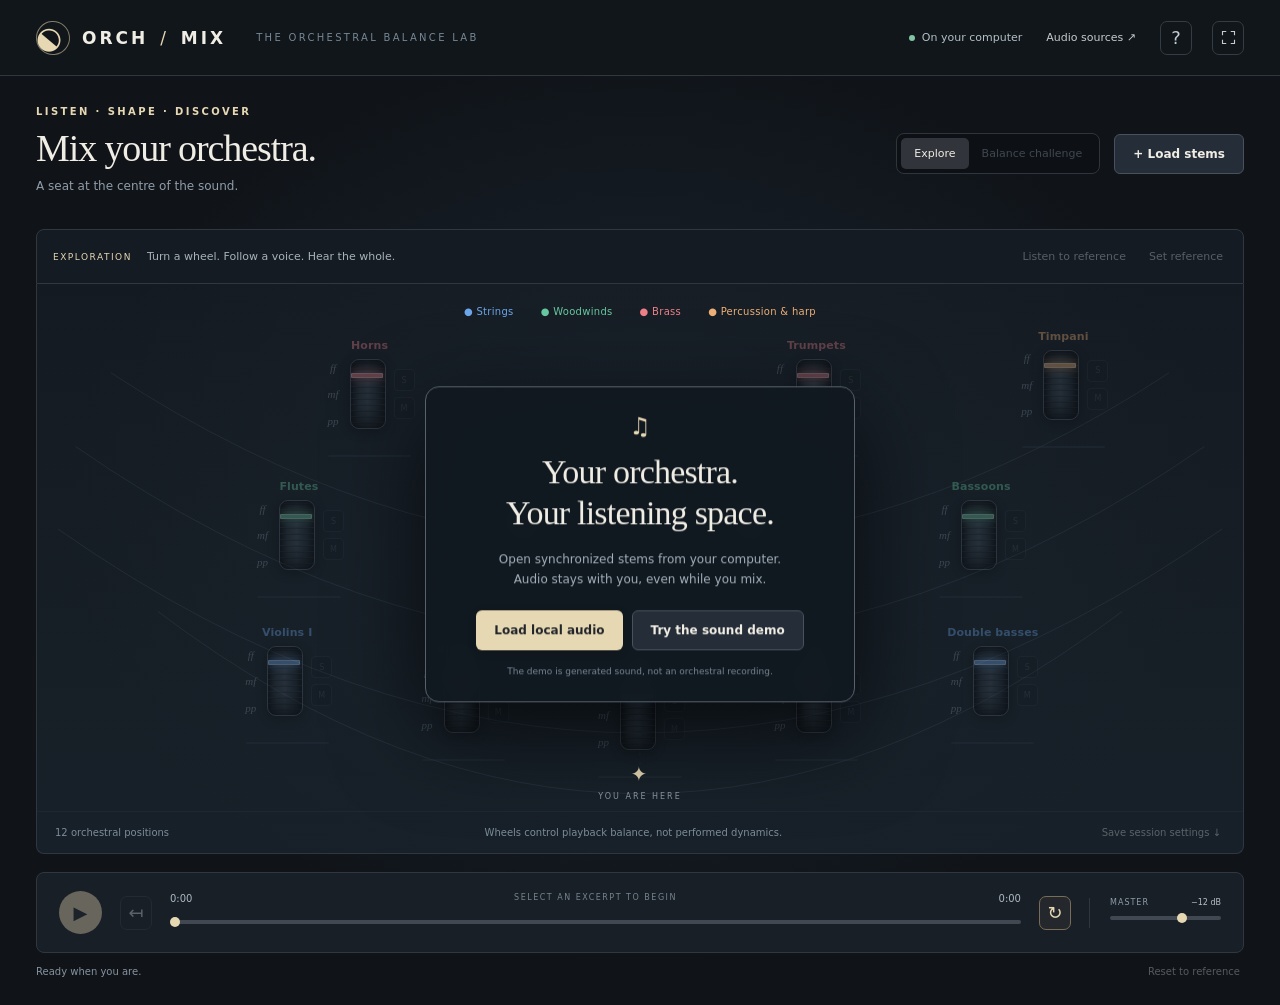
==== index.html @ 73d64936 "Build local orchestral mixer and listening challenge Add an offline browser app with synchronized WA" ====
<!doctype html>
<html lang="en">
<head>
  <meta charset="utf-8">
  <meta name="viewport" content="width=device-width, initial-scale=1">
  <meta http-equiv="Content-Security-Policy" content="default-src 'none'; script-src 'self'; style-src 'self' 'unsafe-inline'; media-src blob:; img-src 'self' data:; connect-src 'none'; base-uri 'none'; form-action 'none'; object-src 'none'">
  <title>Orch / Mix — local orchestral balance lab</title>
  <link rel="stylesheet" href="app/style.css">
  <script defer src="app/model.js"></script>
  <script defer src="app/audio-engine.js"></script>
  <script defer src="app/app.js"></script>
</head>
<body>
  <header class="topbar">
    <a class="brand" href="index.html" aria-label="Orch Mix home"><span class="brand-mark" aria-hidden="true">◒</span><span>ORCH <i>/</i> MIX</span></a>
    <span class="header-caption">THE ORCHESTRAL BALANCE LAB</span>
    <div class="header-actions"><span class="local-badge"><b></b> On your computer</span><button id="sources-button" class="quiet">Audio sources ↗</button><button id="help-button" class="icon" aria-label="How to use Orch Mix">?</button><button id="fullscreen-button" class="icon" aria-label="Toggle fullscreen"><svg width="15" height="15" viewBox="0 0 20 20" fill="none" stroke="currentColor" stroke-width="1.5" aria-hidden="true"><path d="M2 7V2h5m6 0h5v5m0 6v5h-5m-6 0H2v-5"/></svg></button></div>
  </header>
  <main>
    <section class="workspace-heading">
      <div><p class="eyebrow">LISTEN · SHAPE · DISCOVER</p><h1 id="piece-title">Mix your orchestra.</h1><p id="piece-subtitle" class="subtle">A seat at the centre of the sound.</p></div>
      <div class="workspace-actions"><div class="mode-switch" role="group" aria-label="Listening mode"><button id="explore-mode" class="active" aria-pressed="true">Explore</button><button id="challenge-mode" aria-pressed="false" disabled>Balance challenge</button></div><button id="library-button" class="button secondary">+ Load stems</button></div>
    </section>
    <section class="exercise-bar" aria-label="Exercise controls">
      <div><span id="mode-label" class="mode-label">EXPLORATION</span><span id="exercise-instruction">Turn a wheel. Follow a voice. Hear the whole.</span></div>
      <div class="exercise-actions"><span id="score" class="score" hidden></span><button id="reference-button" class="quiet" disabled aria-pressed="false">Listen to reference</button><button id="set-reference" class="quiet" disabled>Set reference</button><button id="scramble-button" class="quiet" hidden>New challenge</button><button id="reveal-button" class="button small" hidden>Reveal balance</button></div>
    </section>
    <section class="orchestra" aria-label="Orchestra seating and instrument controls">
      <div class="family-legend" aria-label="Instrument families"><span class="strings">● Strings</span><span class="woodwinds">● Woodwinds</span><span class="brass">● Brass</span><span class="percussion">● Percussion & harp</span></div>
      <div class="stage" id="stage">
        <svg class="stage-lines" viewBox="0 0 1000 560" preserveAspectRatio="none" aria-hidden="true"><path d="M 50 55 Q 500 455 950 55"/><path d="M 20 140 Q 500 590 980 140"/><path d="M 5 235 Q 500 705 995 235"/><path d="M 90 330 Q 500 750 910 330"/><path class="centre-line" d="M500 350 V525"/></svg>
        <div id="instrument-cards"></div>
        <div class="conductor" aria-hidden="true"><span>✦</span> YOU ARE HERE</div>
        <div id="welcome" class="welcome"><span class="welcome-icon">♫</span><h2>Your orchestra.<br>Your listening space.</h2><p>Open synchronized stems from your computer.<br>Audio stays with you, even while you mix.</p><div><button id="welcome-load" class="button">Load local audio</button><button id="demo-button" class="button secondary">Try the sound demo</button></div><small>The demo is generated sound, not an orchestral recording.</small></div>
      </div>
      <div class="stage-footer"><span id="track-count">12 orchestral positions</span><span id="stage-hint">Wheels control playback balance, not performed dynamics.</span><button id="save-button" class="quiet" disabled>Save session settings ↓</button></div>
    </section>
    <section class="transport" aria-label="Playback controls">
      <button id="play-button" class="play-button" aria-label="Play" disabled>▶</button><button id="restart-button" class="icon" aria-label="Restart excerpt" disabled>↤</button>
      <div class="timeline"><div class="timeline-label"><span id="time-current">0:00</span><span id="excerpt-label">SELECT AN EXCERPT TO BEGIN</span><span id="time-total">0:00</span></div><input id="seek" type="range" min="0" max="1" value="0" step="0.01" aria-label="Playback position" disabled></div>
      <button id="loop-button" class="icon active" aria-label="Loop excerpt" aria-pressed="true">↻</button>
      <div class="master"><label for="master-volume">MASTER <output id="master-value">−12 dB</output></label><input id="master-volume" type="range" min="-36" max="0" step="1" value="-12"></div>
    </section>
    <div class="status-line"><span id="status" role="status" aria-live="polite">Ready when you are.</span><button id="reset-button" class="quiet" disabled>Reset to reference</button></div>
  </main>
  <dialog id="library-dialog" aria-labelledby="library-title">
    <div class="dialog-heading"><div><p class="eyebrow">YOUR LOCAL LIBRARY</p><h2 id="library-title">Bring the orchestra in.</h2></div><button class="close icon" data-close="library-dialog" aria-label="Close audio loader">×</button></div>
    <p class="subtle">Choose matching tracks from one performance. Select an excerpt; all parts start together.</p>
    <div id="drop-zone" class="drop-zone"><strong>Drop audio files here</strong><span>or choose files / a folder. No upload.</span><div><button id="pick-files" class="button secondary">Choose audio files</button><button id="pick-folder" class="button secondary">Choose folder</button><button id="pick-session" class="quiet">Open session JSON</button></div></div>
    <input id="audio-files" type="file" accept="audio/*,.wav,.flac,.mp3,.aif,.aiff,.ogg,.opus,.m4a" multiple hidden><input id="audio-folder" type="file" webkitdirectory multiple hidden><input id="session-file" type="file" accept="application/json,.json" hidden>
    <div class="load-settings"><label class="title-field">Piece / session name<input id="session-title" placeholder="e.g. Beethoven · Symphony No. 4"></label><label>Start (seconds)<input id="excerpt-start" type="number" min="0" step="0.1" value="0"></label><label>Length (seconds)<input id="excerpt-duration" type="number" min="1" max="120" step="1" value="30"></label></div>
    <p class="tip">Large PCM WAV files: only the excerpt is read. For long FLAC / MP3 files, use the included preparation script to make short WAVs first.</p>
    <div id="file-list" class="file-list"><p class="empty-message">Your selected instruments will appear here.</p></div>
    <p id="load-message" class="load-message" role="status"></p><progress id="load-progress" max="1" value="0" hidden></progress>
    <div class="dialog-footer"><span>Audio files are never included in saved settings.</span><button id="load-button" class="button" disabled>Open excerpt</button></div>
  </dialog>
  <dialog id="sources-dialog" aria-labelledby="sources-title"><div class="dialog-heading"><div><p class="eyebrow">START WITH A RECORDING</p><h2 id="sources-title">An orchestra, in parts.</h2></div><button class="close icon" data-close="sources-dialog" aria-label="Close audio sources">×</button></div>
    <p class="subtle">Download from the original publisher, extract the files on your computer, then load one matching set of stems.</p>
    <a class="source-card" href="https://openmusic.academy/docs/4HAB9wcKyiXNGNsmkEFRXD" target="_blank" rel="noreferrer"><span class="source-number">01</span><div><strong>Operation Beethoven ↗</strong><p>Symphony No. 4, first movement · 12 section tracks</p><small>Real orchestra · WAV / MP3 · CC BY 4.0</small></div><span class="tag">START HERE</span></a>
    <a class="source-card" href="https://zenodo.org/records/17347681" target="_blank" rel="noreferrer"><span class="source-number">02</span><div><strong>The Spheres ↗</strong><p>Mozart No. 40 & Tchaikovsky’s Romeo and Juliet</p><small>Choose StereoMix.zip · real orchestra · CC BY-SA 4.0</small></div></a>
    <a class="source-card" href="https://zenodo.org/records/13759492" target="_blank" rel="noreferrer"><span class="source-number">03</span><div><strong>SynthSOD ↗</strong><p>Rendered orchestral repertoire, with separate instruments</p><small>Choose one piece and one microphone folder · CC BY-SA 4.0 dataset</small></div></a>
    <p class="tip">The full download guide is in <a href="docs/AUDIO-SOURCES.md" target="_blank">docs/AUDIO-SOURCES.md</a>. Local playback avoids publishing audio; source licences still govern use. Only import files you are entitled to use.</p>
  </dialog>
  <dialog id="help-dialog" aria-labelledby="help-title"><div class="dialog-heading"><h2 id="help-title">Listen your way into the orchestra.</h2><button class="close icon" data-close="help-dialog" aria-label="Close help">×</button></div>
    <ol class="help-list"><li><strong>Load an excerpt.</strong> Choose synchronized local stems. The first 30 seconds are selected by default; change the start to reach another passage.</li><li><strong>Explore.</strong> Drag the narrow wheels, scroll over them or use the arrow keys. Use S to solo a part and M to mute it. The coloured light follows that part’s audible energy.</li><li><strong>Choose a reference.</strong> The original stem levels are the default. Make your own mix and select “Set reference” to teach a different interpretation.</li><li><strong>Challenge your ears.</strong> The app offsets every part’s level. Adjust the wheels to recover the reference. Their starting position gives no answer away.</li><li><strong>Reveal.</strong> See each part’s relative error in dB. The score ignores a common volume change across all parts; it judges balance. Silent parts are omitted.</li></ol>
    <p class="tip">pp–ff is an intuitive playback scale. Turning down a recorded forte does not turn it into a performed piano: its timbre remains. The reference is a chosen interpretation, not a universal correct orchestration.</p><p class="subtle">Space: play / pause · Esc: close a panel · Settings JSON stores filenames and reference levels only. Re-select audio files when reopening.</p>
    <p class="credits">Concept: Adrián Artacho · Orch / Mix</p>
  </dialog>
  <noscript>This local audio application needs JavaScript enabled.</noscript>
</body>
</html>
---- app/style.css ----
:root{
  color-scheme:dark;
  --bg:#101419;
  --panel:#171d24;
  --line:#303741;
  --text:#f0ede4;
  --muted:#909da9;
  --cream:#e7d8b4;
  --strings:#6ca7eb;
  --woodwinds:#68c8a1;
  --brass:#ef8089;
  --percussion:#eeb077;
  font-family:Inter,"Avenir Next",Avenir,system-ui,sans-serif;
  font-size:14px}

*{
  box-sizing:border-box}
body{
  margin:0;
  background:radial-gradient(ellipse at 50% 50%,#1a2530 0%,var(--bg) 64%);
  color:var(--text);
  min-width:360px}
button,input,select{
  font:inherit}
button,a,input,select{
  touch-action:manipulation}
button{
  cursor:pointer;
  color:inherit;
  border:0;
  background:none}
button:disabled{
  cursor:default;
  opacity:.38}
button:focus-visible,a:focus-visible,input:focus-visible,select:focus-visible{
  outline:2px solid var(--cream);
  outline-offset:4px}
a{
  color:inherit}
button:hover:not(:disabled){
  filter:brightness(1.15)}
[hidden]{
  display:none!important}
.topbar{
  height:76px;
  display:flex;
  align-items:center;
  gap:30px;
  padding:0 36px;
  border-bottom:1px solid var(--line);
  background:#11161bea}
.brand{
  display:flex;
  align-items:center;
  gap:12px;
  letter-spacing:3px;
  font-weight:650;
  font-size:17px;
  text-decoration:none;
  white-space:nowrap}
.brand i{
  font-style:normal;
  color:var(--cream);
  font-weight:300;
  margin:0 3px}
.brand-mark{
  width:34px;
  height:34px;
  border:1px solid #857b69;
  border-radius:50%;
  display:grid;
  place-items:center;
  color:var(--cream);
  font-size:30px;
  transform:rotate(40deg)}
.header-caption{
  font-size:10px;
  letter-spacing:2.3px;
  color:#778794}
.header-actions{
  margin-left:auto;
  display:flex;
  align-items:center;
  gap:20px}
.local-badge{
  font-size:11px;
  color:#b3c0c6;
  white-space:nowrap;
  display:flex;
  align-items:center;
  gap:7px}
.local-badge b{
  width:6px;
  height:6px;
  background:#80c4a3;
  border-radius:50%}
.quiet{
  font-size:11px;
  padding:8px 4px;
  color:#c5cbd0}
.icon{
  width:32px;
  height:34px;
  border:1px solid #353c45;
  border-radius:7px;
  font-size:18px;
  display:grid;
  place-items:center;
  color:#c4ccd3;
  flex-shrink:0}
.icon.active{
  color:var(--cream);
  border-color:#786d58;
  background:#c4a36a10}
main{
  max-width:1600px;
  margin:0 auto;
  padding:30px 36px 14px}
.workspace-heading{
  display:flex;
  justify-content:space-between;
  align-items:center;
  gap:20px;
  margin-bottom:28px}
.eyebrow{
  font-size:10px;
  letter-spacing:2.4px;
  color:var(--cream);
  font-weight:600;
  margin:0 0 10px}
h1{
  font-family:Georgia,"Times New Roman",serif;
  font-weight:400;
  letter-spacing:-1.1px;
  font-size:38px;
  margin:0 0 6px;
  line-height:1.15}
h2{
  font-family:Georgia,"Times New Roman",serif;
  font-weight:400;
  font-size:30px;
  margin:0;
  line-height:1.2}
.subtle{
  color:var(--muted);
  font-size:12px;
  line-height:1.65;
  margin:5px 0}
.workspace-actions{
  display:flex;
  gap:14px;
  align-items:center}
.mode-switch{
  display:flex;
  padding:4px;
  background:#0d1116;
  border:1px solid #30353d;
  border-radius:8px}
.mode-switch button{
  padding:9px 13px;
  border-radius:5px;
  font-size:11px;
  color:var(--muted);
  white-space:nowrap}
.mode-switch .active{
  background:#31343a;
  color:var(--text)}
.button{
  background:var(--cream);
  color:#22262b;
  padding:12px 18px;
  border-radius:6px;
  font-size:12px;
  font-weight:650;
  white-space:nowrap;
  box-shadow:0 2px 8px #0002}
.button.secondary{
  background:#252e38;
  color:var(--text);
  border:1px solid #48515e;
  box-shadow:none}
.button.small{
  padding:9px 13px;
  font-size:11px}
.exercise-bar{
  min-height:55px;
  display:flex;
  justify-content:space-between;
  align-items:center;
  gap:12px;
  padding:10px 16px;
  background:#151b22;
  border:1px solid var(--line);
  border-radius:8px 8px 0 0}
.exercise-bar>div{
  display:flex;
  gap:15px;
  align-items:center}
.mode-label{
  font-size:9px;
  letter-spacing:1.5px;
  color:var(--cream);
  white-space:nowrap}
#exercise-instruction{
  font-size:11px;
  color:#a7b2bb}
.exercise-actions{
  flex-shrink:0}
.score{
  font-size:12px;
  color:#83d8ad;
  font-variant-numeric:tabular-nums}
.orchestra{
  border:1px solid var(--line);
  border-top:0;
  border-radius:0 0 8px 8px;
  background:linear-gradient(180deg,#171e26a0,#19232cd0);
  overflow:hidden;
  position:relative}
.family-legend{
  display:flex;
  justify-content:center;
  gap:27px;
  padding:22px 0 8px;
  font-size:10px;
  letter-spacing:.3px}
.strings{
  --family:var(--strings);
  color:var(--strings)}
.woodwinds{
  --family:var(--woodwinds);
  color:var(--woodwinds)}
.brass{
  --family:var(--brass);
  color:var(--brass)}
.percussion{
  --family:var(--percussion);
  color:var(--percussion)}
.stage{
  height:clamp(430px,54vh,650px);
  position:relative;
  isolation:isolate;
  margin:0 15px}
.stage-lines{
  position:absolute;
  inset:0;
  width:100%;
  height:100%;
  fill:none;
  stroke:#73899a;
  stroke-width:.7;
  opacity:.19}
.stage-lines .centre-line{
  stroke-dasharray:2 9}
.conductor{
  position:absolute;
  bottom:10px;
  left:50%;
  transform:translateX(-50%);
  display:flex;
  align-items:center;
  flex-direction:column;
  gap:6px;
  color:#8c99a5;
  font-size:8px;
  letter-spacing:2px}
.conductor span{
  font-size:20px;
  color:var(--cream)}
.instrument{
  position:absolute;
  left:var(--x);
  top:var(--y);
  width:clamp(102px,10vw,142px);
  transform:translate(-50%,-50%);
  text-align:center;
  --energy:0}
.instrument:before{
  content:"";
  position:absolute;
  width:140%;
  height:110%;
  left:-20%;
  top:-10%;
  background:radial-gradient(ellipse,var(--family),transparent 67%);
  opacity:calc(.015 + var(--energy)*.5);
  filter:blur(10px);
  pointer-events:none;
  z-index:-1}
.instrument-label{
  font-size:11px;
  font-weight:550;
  margin:0 0 7px;
  overflow:hidden;
  text-overflow:ellipsis;
  white-space:nowrap;
  padding:0 3px;
  letter-spacing:.1px}
.instrument-controls{
  display:flex;
  justify-content:center;
  align-items:center;
  gap:8px}
.wheel-wrap{
  width:36px;
  height:70px;
  position:relative;
  background:linear-gradient(90deg,#0b0e12,#303b45 25%,#41515e 49%,#26323d 74%,#080c10);
  border:1px solid #56606b;
  border-radius:9px;
  box-shadow:0 3px 12px #0009,inset 0 0 7px #000;
  overflow:hidden}
.wheel-wrap:before{
  content:"";
  position:absolute;
  inset:0;
  background:repeating-linear-gradient(0deg,transparent 0px,transparent 4px,#0a0b0eaa 5px,#92a3ad45 6px);
  pointer-events:none}
.wheel-wrap:after{
  content:"";
  position:absolute;
  inset:0;
  background:linear-gradient(0deg,#0009,transparent 35%,transparent 65%,#0009);
  pointer-events:none}
.wheel{
  appearance:none;
  -webkit-appearance:none;
  writing-mode:vertical-lr;
  direction:rtl;
  width:34px!important;
  height:68px;
  margin:0!important;
  position:relative;
  background:transparent!important;
  border:0!important;
  z-index:2;
  outline-offset:-2px!important;
  cursor:ns-resize}
.wheel::-webkit-slider-runnable-track{
  background:transparent;
  border:0;
  width:100%;
  height:100%}
.wheel::-webkit-slider-thumb{
  appearance:none;
  -webkit-appearance:none;
  width:32px;
  height:5px;
  background:var(--family);
  border-radius:1px;
  box-shadow:0 0 10px var(--family);
  border:1px solid #ffffff75}
.wheel::-moz-range-track{
  background:transparent;
  border:0;
  width:100%;
  height:100%}
.wheel::-moz-range-thumb{
  width:30px;
  height:4px;
  background:var(--family);
  border:1px solid #fff8;
  border-radius:1px}
.dynamics{
  height:65px;
  display:flex;
  flex-direction:column;
  justify-content:space-between;
  font:italic 11px Georgia,serif;
  color:#82909c;
  width:17px}
.track-buttons{
  display:flex;
  flex-direction:column;
  gap:6px}
.track-buttons button{
  font-size:8px;
  width:21px;
  height:22px;
  border:1px solid #44505b;
  border-radius:4px;
  background:#131a20;
  color:#84919b}
.track-buttons button.active{
  border-color:var(--family);
  color:var(--family);
  background:#34404e}
.instrument-value{
  font-size:9px;
  font-variant-numeric:tabular-nums;
  color:#8f9ca6;
  height:13px;
  margin:7px 0 0}
.energy-bar{
  width:65%;
  height:2px;
  margin:6px auto 0;
  border-radius:3px;
  background:#29353f;
  overflow:hidden}
.energy-bar i{
  display:block;
  height:100%;
  background:var(--family);
  width:calc(var(--energy)*100%);
  box-shadow:0 0 10px var(--family)}
.instrument.muted{
  opacity:.4}
.instrument .error-high{
  color:#f39395}
.instrument .error-low{
  color:#8abaec}
.instrument .error-close{
  color:#84d2ad}
.stage-footer{
  display:flex;
  align-items:center;
  justify-content:space-between;
  border-top:1px solid #ffffff08;
  min-height:42px;
  padding:4px 18px;
  color:#7b8c99;
  font-size:10px;
  gap:15px}
.stage-footer .quiet{
  font-size:10px}
.transport{
  display:flex;
  align-items:center;
  gap:18px;
  margin-top:18px;
  background:#191f26;
  border:1px solid var(--line);
  border-radius:8px;
  padding:18px 22px}
.play-button{
  background:var(--cream);
  color:#202930;
  width:43px;
  height:43px;
  border-radius:50%;
  font-size:18px;
  flex-shrink:0}
.timeline{
  flex:1;
  min-width:100px}
.timeline-label{
  display:flex;
  justify-content:space-between;
  color:#abb8c2;
  font-size:10px;
  font-variant-numeric:tabular-nums;
  margin-bottom:7px}
#excerpt-label{
  font-size:8px;
  letter-spacing:1.5px;
  color:#74848f}
input[type=range]:not(.wheel){
  width:100%;
  height:4px;
  margin:8px 0;
  appearance:none;
  -webkit-appearance:none;
  background:#414852;
  border-radius:4px;
  accent-color:var(--cream)}
input[type=range]:not(.wheel)::-webkit-slider-thumb{
  appearance:none;
  -webkit-appearance:none;
  border:0;
  width:10px;
  height:10px;
  border-radius:50%;
  background:var(--cream)}
.master{
  width:132px;
  flex-shrink:0;
  border-left:1px solid var(--line);
  padding-left:20px}
.master label{
  display:flex;
  justify-content:space-between;
  font-size:8px;
  letter-spacing:1px;
  color:#8c9ca9}
.master output{
  letter-spacing:0;
  color:#b8c0c8}
.status-line{
  display:flex;
  align-items:center;
  justify-content:space-between;
  min-height:38px;
  gap:20px;
  color:#85939f;
  font-size:10px;
  line-height:1.4}
.status-line .quiet{
  font-size:10px}
.welcome{
  position:absolute;
  left:50%;
  top:45%;
  transform:translate(-50%,-50%);
  width:min(430px,92%);
  padding:25px 22px;
  text-align:center;
  background:#121920f0;
  border:1px solid #59616b;
  border-radius:14px;
  box-shadow:0 30px 90px #000a;
  z-index:10;
  color:var(--text);
  backdrop-filter:blur(12px)}
.welcome h2{
  font-size:34px;
  letter-spacing:-.8px}
.welcome p{
  font-size:12px;
  color:#a4b1bb;
  line-height:1.7;
  margin:15px 0 20px}
.welcome>div{
  display:flex;
  justify-content:center;
  gap:9px}
.welcome small{
  display:block;
  font-size:9px;
  color:#778895;
  margin-top:16px}
.welcome-icon{
  display:inline-block;
  color:var(--cream);
  font-size:24px;
  margin-bottom:12px}
body:not(.loaded) .instrument{
  opacity:.35}
body.challenge:not(.revealed) .dynamics{
  visibility:hidden}
.stage.many{
  height:auto;
  min-height:440px;
  padding:30px 0 80px}
.stage.many #instrument-cards{
  display:grid;
  grid-template-columns:repeat(auto-fit,minmax(110px,1fr));
  gap:24px 10px}
.stage.many .instrument{
  position:relative;
  left:auto;
  top:auto;
  transform:none;
  width:100%}
.stage.many .stage-lines{
  opacity:.05}
dialog{
  color:var(--text);
  background:#171e26;
  border:1px solid #505d69;
  border-radius:14px;
  padding:28px;
  width:min(850px,94vw);
  max-height:90vh;
  box-shadow:0 30px 100px #0009}
dialog::backdrop{
  background:#03070bc9;
  backdrop-filter:blur(5px)}
.dialog-heading{
  display:flex;
  justify-content:space-between;
  gap:20px;
  align-items:start;
  margin-bottom:14px}
.close{
  font-size:24px}
.drop-zone{
  border:1px dashed #536572;
  border-radius:8px;
  padding:24px;
  text-align:center;
  margin:20px 0;
  background:#10171e}
.drop-zone strong{
  display:block;
  font-weight:500;
  font-size:16px}
.drop-zone>span{
  display:block;
  font-size:11px;
  color:var(--muted);
  margin:7px 0 18px}
.drop-zone>div{
  display:flex;
  justify-content:center;
  gap:10px;
  flex-wrap:wrap}
.drop-zone.dragover{
  border-color:var(--cream);
  background:#34342c}
.load-settings{
  display:grid;
  grid-template-columns:1fr 120px 120px;
  gap:14px}
.load-settings label{
  font-size:10px;
  color:#a8b4bf;
  display:flex;
  flex-direction:column;
  gap:8px}
input:not([type=range]):not([type=checkbox]),select{
  width:100%;
  background:#10161d;
  border:1px solid #43505c;
  border-radius:5px;
  padding:9px 10px;
  color:var(--text);
  font-size:12px;
  min-width:0}
.tip{
  font-size:11px;
  line-height:1.7;
  color:#9cabb7;
  background:#26323c66;
  padding:12px 14px;
  border-left:2px solid #988c70;
  margin:18px 0}
.file-list{
  max-height:275px;
  overflow:auto;
  margin:15px 0}
.file-row{
  display:grid;
  grid-template-columns:20px minmax(120px,1fr) minmax(125px,1fr) 115px 70px;
  gap:9px;
  align-items:center;
  padding:9px 2px;
  border-bottom:1px solid #303b45}
.file-row>span{
  font-size:10px;
  color:var(--muted);
  overflow:hidden;
  text-overflow:ellipsis;
  white-space:nowrap}
.file-row input,.file-row select{
  font-size:11px!important;
  padding:7px!important}
.file-row.excluded{
  opacity:.5}
.empty-message{
  text-align:center;
  padding:14px;
  color:#7d8b96;
  font-size:12px}
.load-message{
  font-size:12px;
  color:#efb687;
  line-height:1.6;
  white-space:pre-line}
.dialog-footer{
  display:flex;
  align-items:center;
  justify-content:space-between;
  gap:18px;
  margin-top:20px}
.dialog-footer>span{
  font-size:10px;
  color:#94a4b1}
progress{
  width:100%;
  height:5px;
  accent-color:var(--cream)}
.source-card{
  display:flex;
  align-items:center;
  gap:20px;
  text-decoration:none;
  padding:22px 0;
  border-bottom:1px solid #3b4650}
.source-number{
  color:#a4977c;
  font:24px Georgia,serif}
.source-card strong{
  font-size:16px;
  font-weight:500}
.source-card p{
  font-size:12px;
  color:#b1bdc6;
  margin:7px 0}
.source-card small{
  font-size:10px;
  color:#7f95a5}
.source-card .tag{
  font-size:8px;
  letter-spacing:1px;
  color:var(--cream);
  margin-left:auto;
  border:1px solid #746b58;
  border-radius:4px;
  padding:6px;
  white-space:nowrap}
.help-list{
  padding-left:20px;
  font-size:13px;
  line-height:1.8;
  color:#a6b4c0}
.help-list li{
  padding:7px}
.help-list strong{
  color:var(--text);
  font-weight:550}
.credits{
  font-size:11px;
  color:#9b9c94;
  margin-top:26px}

@media(min-width:1500px){
  .stage{
  height:600px}
.instrument{
  width:150px}
.wheel-wrap{
  height:82px}
.wheel{
  height:80px}
.dynamics{
  height:78px}
.instrument-label{
  font-size:13px}
.instrument-value{
  font-size:10px}
}

@media(max-width:1000px){
  .header-caption{
  display:none}
.topbar{
  padding:0 22px;
  gap:12px}
.header-actions{
  gap:12px}
main{
  padding:23px 20px 10px}
.workspace-heading{
  align-items:start}
.workspace-actions{
  flex-direction:column;
  align-items:end;
  gap:9px}
.exercise-bar{
  flex-direction:column;
  align-items:stretch;
  gap:6px}
.exercise-bar .exercise-actions{
  justify-content:flex-end}
.stage{
  height:490px}
.instrument{
  width:105px}
.stage-hint{
  display:none}
.stage-footer{
  font-size:9px}
.stage-footer #stage-hint{
  max-width:250px;
  text-align:center}
}

@media(max-width:650px){
  .topbar{
  height:61px;
  padding:0 15px}
.brand{
  font-size:13px;
  gap:8px;
  letter-spacing:2px}
.brand-mark{
  width:27px;
  height:27px;
  font-size:25px}
.local-badge{
  display:none}
.header-actions{
  gap:8px}
.header-actions .quiet{
  font-size:10px}
.header-actions .icon{
  width:27px;
  height:28px}
main{
  padding:22px 12px 10px}
h1{
  font-size:29px}
.workspace-heading{
  flex-direction:column;
  gap:15px;
  margin-bottom:18px}
.workspace-actions{
  flex-direction:row;
  width:100%;
  justify-content:space-between;
  align-items:center}
.mode-switch button{
  font-size:10px;
  padding:8px}
.workspace-actions .button{
  padding:11px;
  font-size:10px}
.exercise-bar{
  padding:12px}
.exercise-bar>div{
  gap:9px}
.mode-label{
  font-size:8px}
#exercise-instruction{
  font-size:10px;
  line-height:1.5}
.exercise-actions{
  flex-wrap:wrap}
.exercise-actions .quiet{
  font-size:10px}
.family-legend{
  gap:13px;
  font-size:8px;
  padding:18px 0 6px}
.stage{
  height:auto;
  min-height:440px;
  padding:22px 0 65px;
  margin:0 8px}
.stage #instrument-cards{
  display:grid;
  grid-template-columns:repeat(3,minmax(0,1fr));
  row-gap:24px;
  column-gap:0}
.instrument{
  position:relative;
  left:auto;
  top:auto;
  transform:none;
  width:100%}
.instrument-label{
  font-size:10px}
.stage-lines{
  opacity:.06}
.instrument-controls{
  gap:5px}
.welcome{
  top:42%;
  padding:22px 12px}
.welcome h2{
  font-size:30px}
.welcome .button{
  font-size:11px;
  padding:11px}
.stage-footer #stage-hint{
  display:none}
.stage-footer{
  padding:7px 12px}
.transport{
  gap:10px;
  padding:14px 10px;
  flex-wrap:wrap}
.play-button{
  width:37px;
  height:37px}
.transport .icon{
  width:28px}
.timeline{
  min-width:150px}
#excerpt-label{
  display:none}
.master{
  margin-left:auto;
  width:130px;
  border:0;
  padding:4px 0 0}
.transport .master input{
  margin-top:13px}
.load-settings{
  grid-template-columns:1fr 1fr}
.load-settings .title-field{
  grid-column:1/-1}
dialog{
  padding:20px 16px}
.dialog-heading h2{
  font-size:26px}
.file-row{
  grid-template-columns:18px 1fr 110px}
.file-row>span{
  grid-column:2/-1}
.file-row input[type=number]{
  grid-column:3}
.file-row input[type=checkbox]{
  grid-row:1/3}
.source-card{
  gap:12px}
.source-card .tag{
  display:none}
.source-card strong{
  font-size:14px}
.dialog-footer>span{
  max-width:170px}
.status-line{
  align-items:flex-start;
  padding-top:10px}
.status-line .quiet{
  white-space:nowrap;
  padding-top:0}
}

@media(prefers-reduced-motion:reduce){
  *{
  scroll-behavior:auto!important}
.instrument:before{
  filter:none}
}
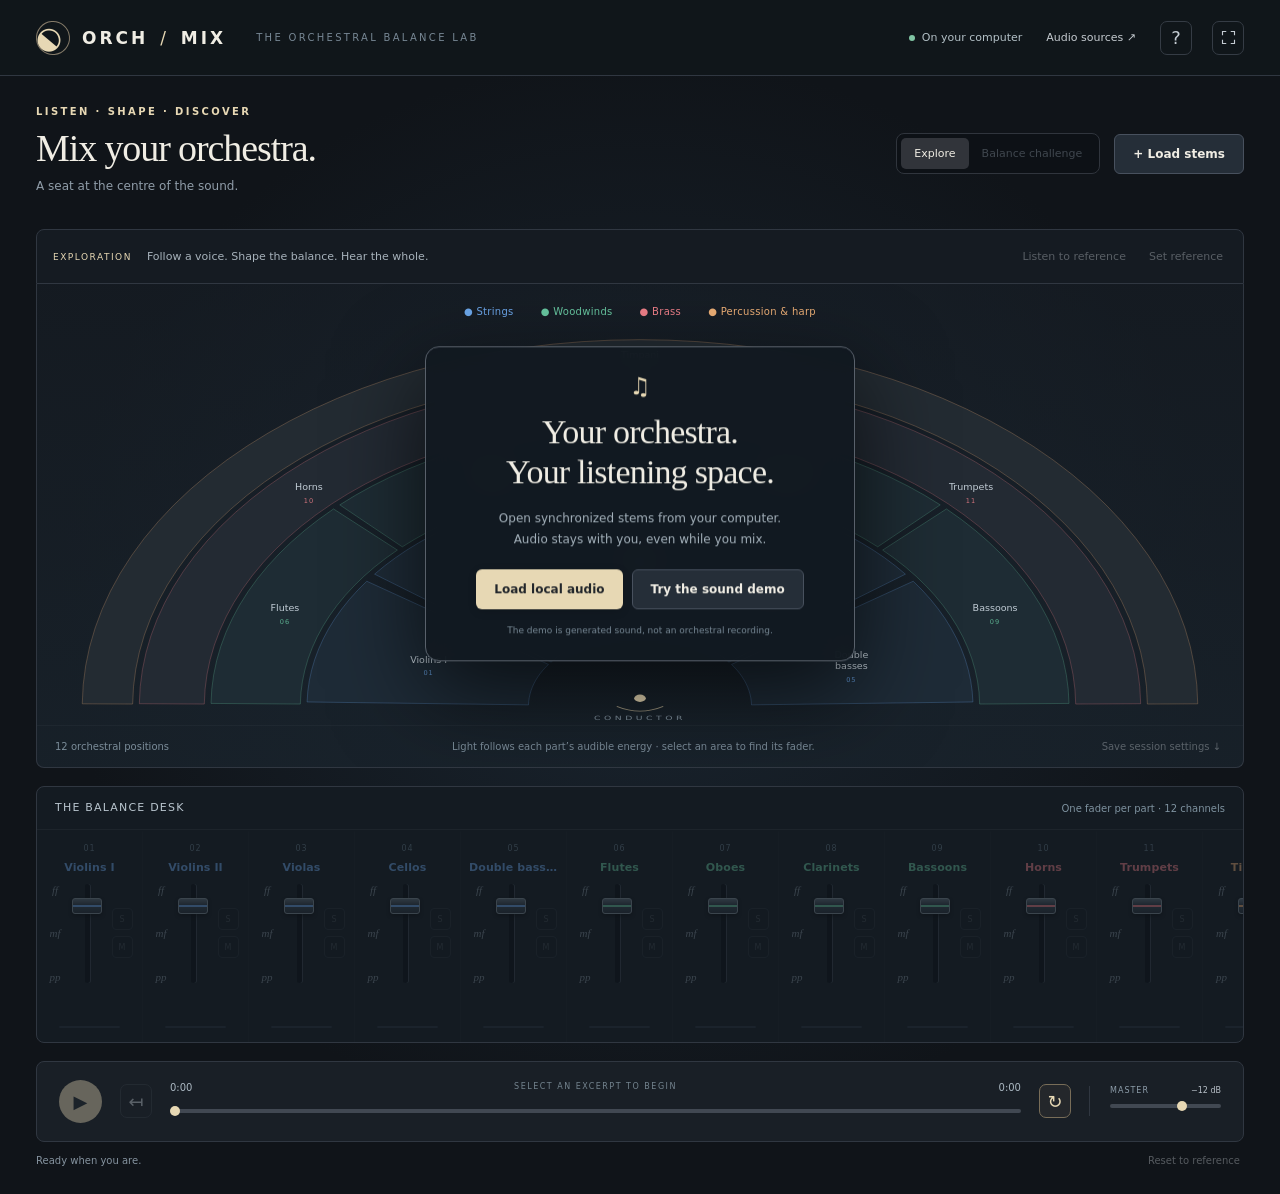
==== commit 2102c021: "Add adaptive orchestra map and separate mixer Map each local stem to an energy-lit seating polygon a" ====
--- a/index.html
+++ b/index.html
@@ -7,6 +7,7 @@
   <title>Orch / Mix — local orchestral balance lab</title>
   <link rel="stylesheet" href="app/style.css">
   <script defer src="app/model.js"></script>
+  <script defer src="app/layout.js"></script>
   <script defer src="app/audio-engine.js"></script>
   <script defer src="app/app.js"></script>
 </head>
@@ -22,19 +23,18 @@
       <div class="workspace-actions"><div class="mode-switch" role="group" aria-label="Listening mode"><button id="explore-mode" class="active" aria-pressed="true">Explore</button><button id="challenge-mode" aria-pressed="false" disabled>Balance challenge</button></div><button id="library-button" class="button secondary">+ Load stems</button></div>
     </section>
     <section class="exercise-bar" aria-label="Exercise controls">
-      <div><span id="mode-label" class="mode-label">EXPLORATION</span><span id="exercise-instruction">Turn a wheel. Follow a voice. Hear the whole.</span></div>
+      <div><span id="mode-label" class="mode-label">EXPLORATION</span><span id="exercise-instruction">Follow a voice. Shape the balance. Hear the whole.</span></div>
       <div class="exercise-actions"><span id="score" class="score" hidden></span><button id="reference-button" class="quiet" disabled aria-pressed="false">Listen to reference</button><button id="set-reference" class="quiet" disabled>Set reference</button><button id="scramble-button" class="quiet" hidden>New challenge</button><button id="reveal-button" class="button small" hidden>Reveal balance</button></div>
     </section>
-    <section class="orchestra" aria-label="Orchestra seating and instrument controls">
+    <section class="orchestra" aria-label="Orchestra seating map">
       <div class="family-legend" aria-label="Instrument families"><span class="strings">● Strings</span><span class="woodwinds">● Woodwinds</span><span class="brass">● Brass</span><span class="percussion">● Percussion & harp</span></div>
       <div class="stage" id="stage">
-        <svg class="stage-lines" viewBox="0 0 1000 560" preserveAspectRatio="none" aria-hidden="true"><path d="M 50 55 Q 500 455 950 55"/><path d="M 20 140 Q 500 590 980 140"/><path d="M 5 235 Q 500 705 995 235"/><path d="M 90 330 Q 500 750 910 330"/><path class="centre-line" d="M500 350 V525"/></svg>
-        <div id="instrument-cards"></div>
-        <div class="conductor" aria-hidden="true"><span>✦</span> YOU ARE HERE</div>
+        <svg id="orchestra-map" viewBox="0 0 1000 540" preserveAspectRatio="none" role="group" aria-label="Instrument areas, viewed from the conductor. Select an area to focus its fader."><g id="orchestra-regions"></g><g class="conductor" aria-hidden="true"><circle cx="500" cy="509" r="5"/><path d="M480 520 Q500 533 520 520"/><text x="500" y="539">CONDUCTOR</text></g></svg>
         <div id="welcome" class="welcome"><span class="welcome-icon">♫</span><h2>Your orchestra.<br>Your listening space.</h2><p>Open synchronized stems from your computer.<br>Audio stays with you, even while you mix.</p><div><button id="welcome-load" class="button">Load local audio</button><button id="demo-button" class="button secondary">Try the sound demo</button></div><small>The demo is generated sound, not an orchestral recording.</small></div>
       </div>
-      <div class="stage-footer"><span id="track-count">12 orchestral positions</span><span id="stage-hint">Wheels control playback balance, not performed dynamics.</span><button id="save-button" class="quiet" disabled>Save session settings ↓</button></div>
+      <div class="stage-footer"><span id="track-count">12 orchestral positions</span><span id="stage-hint">Light follows each part’s audible energy · select an area to find its fader.</span><button id="save-button" class="quiet" disabled>Save session settings ↓</button></div>
     </section>
+    <section class="mixer" aria-labelledby="mixer-title"><div class="mixer-heading"><h2 id="mixer-title">The balance desk</h2><span>One fader per part <span aria-hidden="true">·</span> <span id="mixer-count">12 channels</span></span></div><div class="mixer-scroll" tabindex="0" role="region" aria-label="Instrument faders; scroll sideways for more parts"><div id="instrument-cards"></div></div></section>
     <section class="transport" aria-label="Playback controls">
       <button id="play-button" class="play-button" aria-label="Play" disabled>▶</button><button id="restart-button" class="icon" aria-label="Restart excerpt" disabled>↤</button>
       <div class="timeline"><div class="timeline-label"><span id="time-current">0:00</span><span id="excerpt-label">SELECT AN EXCERPT TO BEGIN</span><span id="time-total">0:00</span></div><input id="seek" type="range" min="0" max="1" value="0" step="0.01" aria-label="Playback position" disabled></div>
@@ -46,10 +46,10 @@
   <dialog id="library-dialog" aria-labelledby="library-title">
     <div class="dialog-heading"><div><p class="eyebrow">YOUR LOCAL LIBRARY</p><h2 id="library-title">Bring the orchestra in.</h2></div><button class="close icon" data-close="library-dialog" aria-label="Close audio loader">×</button></div>
     <p class="subtle">Choose matching tracks from one performance. Select an excerpt; all parts start together.</p>
-    <div id="drop-zone" class="drop-zone"><strong>Drop audio files here</strong><span>or choose files / a folder. No upload.</span><div><button id="pick-files" class="button secondary">Choose audio files</button><button id="pick-folder" class="button secondary">Choose folder</button><button id="pick-session" class="quiet">Open session JSON</button></div></div>
+    <div id="drop-zone" class="drop-zone"><strong>Bring a folder of stems</strong><span>A single .orchmix.json in the folder restores the instrumentation and seating. You can also drop audio files here.</span><div><button id="pick-files" class="button secondary">Choose audio files</button><button id="pick-folder" class="button secondary">Choose folder</button><button id="pick-session" class="quiet">Open session JSON</button></div></div>
     <input id="audio-files" type="file" accept="audio/*,.wav,.flac,.mp3,.aif,.aiff,.ogg,.opus,.m4a" multiple hidden><input id="audio-folder" type="file" webkitdirectory multiple hidden><input id="session-file" type="file" accept="application/json,.json" hidden>
     <div class="load-settings"><label class="title-field">Piece / session name<input id="session-title" placeholder="e.g. Beethoven · Symphony No. 4"></label><label>Start (seconds)<input id="excerpt-start" type="number" min="0" step="0.1" value="0"></label><label>Length (seconds)<input id="excerpt-duration" type="number" min="1" max="120" step="1" value="30"></label></div>
-    <p class="tip">Large PCM WAV files: only the excerpt is read. For long FLAC / MP3 files, use the included preparation script to make short WAVs first.</p>
+    <p class="tip">Choose a stage row for each part, or keep the automatic family seating. The JSON can also set their order and area size. <a href="docs/SESSION-FORMAT.md" target="_blank">Session format ↗</a><br>Large PCM WAV files: only the excerpt is read. For long FLAC / MP3 files, prepare short WAVs first.</p>
     <div id="file-list" class="file-list"><p class="empty-message">Your selected instruments will appear here.</p></div>
     <p id="load-message" class="load-message" role="status"></p><progress id="load-progress" max="1" value="0" hidden></progress>
     <div class="dialog-footer"><span>Audio files are never included in saved settings.</span><button id="load-button" class="button" disabled>Open excerpt</button></div>
@@ -62,8 +62,8 @@
     <p class="tip">The full download guide is in <a href="docs/AUDIO-SOURCES.md" target="_blank">docs/AUDIO-SOURCES.md</a>. Local playback avoids publishing audio; source licences still govern use. Only import files you are entitled to use.</p>
   </dialog>
   <dialog id="help-dialog" aria-labelledby="help-title"><div class="dialog-heading"><h2 id="help-title">Listen your way into the orchestra.</h2><button class="close icon" data-close="help-dialog" aria-label="Close help">×</button></div>
-    <ol class="help-list"><li><strong>Load an excerpt.</strong> Choose synchronized local stems. The first 30 seconds are selected by default; change the start to reach another passage.</li><li><strong>Explore.</strong> Drag the narrow wheels, scroll over them or use the arrow keys. Use S to solo a part and M to mute it. The coloured light follows that part’s audible energy.</li><li><strong>Choose a reference.</strong> The original stem levels are the default. Make your own mix and select “Set reference” to teach a different interpretation.</li><li><strong>Challenge your ears.</strong> The app offsets every part’s level. Adjust the wheels to recover the reference. Their starting position gives no answer away.</li><li><strong>Reveal.</strong> See each part’s relative error in dB. The score ignores a common volume change across all parts; it judges balance. Silent parts are omitted.</li></ol>
-    <p class="tip">pp–ff is an intuitive playback scale. Turning down a recorded forte does not turn it into a performed piano: its timbre remains. The reference is a chosen interpretation, not a universal correct orchestration.</p><p class="subtle">Space: play / pause · Esc: close a panel · Settings JSON stores filenames and reference levels only. Re-select audio files when reopening.</p>
+    <ol class="help-list"><li><strong>Load an excerpt.</strong> Choose synchronized local stems. The first 30 seconds are selected by default; change the start to reach another passage.</li><li><strong>Explore.</strong> Move the faders below the orchestra, scroll over them or use the arrow keys. Select a lit area to find its fader. Use S to solo a part and M to mute it. The coloured light follows that part’s audible energy.</li><li><strong>Choose a reference.</strong> The original stem levels are the default. Make your own mix and select “Set reference” to teach a different interpretation.</li><li><strong>Challenge your ears.</strong> The app offsets every part’s level. Adjust the faders to recover the reference. Their starting position gives no answer away.</li><li><strong>Reveal.</strong> See each part’s relative error in dB. The score ignores a common volume change across all parts; it judges balance. Silent parts are omitted.</li></ol>
+    <p class="tip">pp–ff is an intuitive playback scale. Turning down a recorded forte does not turn it into a performed piano: its timbre remains. The reference is a chosen interpretation, not a universal correct orchestration.</p><p class="subtle">Space: play / pause · Esc: close a panel · Settings JSON stores filenames, seating and reference levels. Re-select audio files when reopening.</p>
     <p class="credits">Concept: Adrián Artacho · Orch / Mix</p>
   </dialog>
   <noscript>This local audio application needs JavaScript enabled.</noscript>
--- a/app/style.css
+++ b/app/style.css
@@ -237,56 +237,110 @@
   --family:var(--percussion);
   color:var(--percussion)}
 .stage{
-  height:clamp(430px,54vh,650px);
+  height:clamp(340px,44vh,550px);
   position:relative;
-  isolation:isolate;
-  margin:0 15px}
-.stage-lines{
-  position:absolute;
-  inset:0;
+  margin:0 22px 4px}
+#orchestra-map{
+  display:block;
   width:100%;
   height:100%;
+  overflow:visible}
+.orchestra-region{
+  --energy:0;
+  cursor:pointer;
+  outline:none}
+.region-base{
+  fill:#1b2630;
+  stroke:var(--family);
+  stroke-opacity:.25;
+  stroke-width:1;
+  vector-effect:non-scaling-stroke}
+.region-light{
+  fill:var(--family);
+  fill-opacity:calc(.035 + var(--energy)*.66);
+  pointer-events:none}
+.region-label{
+  fill:#c1ccd5;
+  font-size:13px;
+  font-weight:500;
+  text-anchor:middle;
+  pointer-events:none}
+.region-number{
+  fill:var(--family);
+  font-size:9px;
+  letter-spacing:1.4px;
+  opacity:.85}
+.orchestra-region.compact .region-label{
+  font-size:10px}
+.orchestra-region:hover .region-base,.orchestra-region.selected .region-base,.orchestra-region:focus-visible .region-base{
+  stroke-opacity:1;
+  stroke-width:2}
+.orchestra-region:hover .region-label,.orchestra-region.selected .region-label{
+  fill:#fff}
+.orchestra-region.muted .region-label{
+  opacity:.35}
+.conductor circle{
+  fill:var(--cream)}
+.conductor path{
   fill:none;
-  stroke:#73899a;
-  stroke-width:.7;
-  opacity:.19}
-.stage-lines .centre-line{
-  stroke-dasharray:2 9}
-.conductor{
-  position:absolute;
-  bottom:10px;
-  left:50%;
-  transform:translateX(-50%);
-  display:flex;
-  align-items:center;
-  flex-direction:column;
-  gap:6px;
-  color:#8c99a5;
+  stroke:#9e957e;
+  stroke-width:1}
+.conductor text{
+  text-anchor:middle;
   font-size:8px;
-  letter-spacing:2px}
-.conductor span{
-  font-size:20px;
-  color:var(--cream)}
+  letter-spacing:3px;
+  fill:#8495a2}
+.mixer{
+  margin-top:18px;
+  border:1px solid var(--line);
+  border-radius:8px;
+  overflow:hidden;
+  background:#141b22}
+.mixer-heading{
+  display:flex;
+  justify-content:space-between;
+  align-items:center;
+  gap:16px;
+  padding:14px 18px;
+  border-bottom:1px solid #ffffff0a}
+.mixer-heading h2{
+  font-family:inherit;
+  font-size:11px;
+  font-weight:500;
+  letter-spacing:1.2px;
+  text-transform:uppercase;
+  color:#b9c5ce}
+.mixer-heading>span{
+  color:#7e929f;
+  font-size:10px}
+.mixer-scroll{
+  overflow-x:auto;
+  scrollbar-color:#53616d #11171d;
+  scrollbar-width:thin}
+#instrument-cards{
+  display:grid;
+  grid-template-columns:repeat(var(--channels,12),minmax(106px,1fr));
+  width:100%;
+  min-width:calc(var(--channels,12)*106px)}
 .instrument{
-  position:absolute;
-  left:var(--x);
-  top:var(--y);
-  width:clamp(102px,10vw,142px);
-  transform:translate(-50%,-50%);
+  position:relative;
+  min-width:0;
+  padding:12px 5px 14px;
   text-align:center;
+  border-right:1px solid #ffffff09;
+  border-top:2px solid transparent;
   --energy:0}
-.instrument:before{
-  content:"";
-  position:absolute;
-  width:140%;
-  height:110%;
-  left:-20%;
-  top:-10%;
-  background:radial-gradient(ellipse,var(--family),transparent 67%);
-  opacity:calc(.015 + var(--energy)*.5);
-  filter:blur(10px);
-  pointer-events:none;
-  z-index:-1}
+.instrument:last-child{
+  border-right:0}
+.instrument.selected{
+  background:#21303c66;
+  border-top-color:var(--family)}
+.channel-number{
+  font-size:8px;
+  letter-spacing:1px;
+  color:#697f8e;
+  display:block;
+  margin-bottom:8px}
 .instrument-label{
   font-size:11px;
   font-weight:550;
@@ -302,39 +356,31 @@
   align-items:center;
   gap:8px}
 .wheel-wrap{
-  width:36px;
-  height:70px;
-  position:relative;
-  background:linear-gradient(90deg,#0b0e12,#303b45 25%,#41515e 49%,#26323d 74%,#080c10);
-  border:1px solid #56606b;
-  border-radius:9px;
-  box-shadow:0 3px 12px #0009,inset 0 0 7px #000;
-  overflow:hidden}
+  width:32px;
+  height:105px;
+  position:relative}
 .wheel-wrap:before{
   content:"";
   position:absolute;
-  inset:0;
-  background:repeating-linear-gradient(0deg,transparent 0px,transparent 4px,#0a0b0eaa 5px,#92a3ad45 6px);
-  pointer-events:none}
-.wheel-wrap:after{
-  content:"";
-  position:absolute;
-  inset:0;
-  background:linear-gradient(0deg,#0009,transparent 35%,transparent 65%,#0009);
-  pointer-events:none}
+  width:5px;
+  top:3px;
+  bottom:3px;
+  left:13px;
+  border-radius:4px;
+  background:#070d12;
+  box-shadow:1px 0 0 #39434d}
 .wheel{
   appearance:none;
   -webkit-appearance:none;
   writing-mode:vertical-lr;
   direction:rtl;
-  width:34px!important;
-  height:68px;
+  width:32px!important;
+  height:105px;
   margin:0!important;
   position:relative;
   background:transparent!important;
   border:0!important;
   z-index:2;
-  outline-offset:-2px!important;
   cursor:ns-resize}
 .wheel::-webkit-slider-runnable-track{
   background:transparent;
@@ -344,25 +390,25 @@
 .wheel::-webkit-slider-thumb{
   appearance:none;
   -webkit-appearance:none;
-  width:32px;
-  height:5px;
-  background:var(--family);
-  border-radius:1px;
-  box-shadow:0 0 10px var(--family);
-  border:1px solid #ffffff75}
+  width:30px;
+  height:16px;
+  background:linear-gradient(#61717d,#35434e 40%,var(--family) 43%,var(--family) 55%,#35434e 58%,#27323c);
+  border-radius:3px;
+  box-shadow:0 2px 4px #0009;
+  border:1px solid #85949d}
 .wheel::-moz-range-track{
   background:transparent;
   border:0;
   width:100%;
   height:100%}
 .wheel::-moz-range-thumb{
-  width:30px;
-  height:4px;
-  background:var(--family);
-  border:1px solid #fff8;
-  border-radius:1px}
+  width:28px;
+  height:14px;
+  background:linear-gradient(#61717d,#35434e 40%,var(--family) 43%,var(--family) 55%,#35434e 58%,#27323c);
+  border:1px solid #85949d;
+  border-radius:3px}
 .dynamics{
-  height:65px;
+  height:99px;
   display:flex;
   flex-direction:column;
   justify-content:space-between;
@@ -389,8 +435,10 @@
   font-size:9px;
   font-variant-numeric:tabular-nums;
   color:#8f9ca6;
-  height:13px;
-  margin:7px 0 0}
+  min-height:24px;
+  line-height:1.35;
+  margin:10px 0 0;
+  padding:0 2px}
 .energy-bar{
   width:65%;
   height:2px;
@@ -538,22 +586,6 @@
   opacity:.35}
 body.challenge:not(.revealed) .dynamics{
   visibility:hidden}
-.stage.many{
-  height:auto;
-  min-height:440px;
-  padding:30px 0 80px}
-.stage.many #instrument-cards{
-  display:grid;
-  grid-template-columns:repeat(auto-fit,minmax(110px,1fr));
-  gap:24px 10px}
-.stage.many .instrument{
-  position:relative;
-  left:auto;
-  top:auto;
-  transform:none;
-  width:100%}
-.stage.many .stage-lines{
-  opacity:.05}
 dialog{
   color:var(--text);
   background:#171e26;
@@ -631,7 +663,7 @@
   margin:15px 0}
 .file-row{
   display:grid;
-  grid-template-columns:20px minmax(120px,1fr) minmax(125px,1fr) 115px 70px;
+  grid-template-columns:20px minmax(100px,1fr) minmax(105px,1fr) 100px 100px 62px;
   gap:9px;
   align-items:center;
   padding:9px 2px;
@@ -714,23 +746,6 @@
   color:#9b9c94;
   margin-top:26px}
 
-@media(min-width:1500px){
-  .stage{
-  height:600px}
-.instrument{
-  width:150px}
-.wheel-wrap{
-  height:82px}
-.wheel{
-  height:80px}
-.dynamics{
-  height:78px}
-.instrument-label{
-  font-size:13px}
-.instrument-value{
-  font-size:10px}
-}
-
 @media(max-width:1000px){
   .header-caption{
   display:none}
@@ -753,12 +768,6 @@
   gap:6px}
 .exercise-bar .exercise-actions{
   justify-content:flex-end}
-.stage{
-  height:490px}
-.instrument{
-  width:105px}
-.stage-hint{
-  display:none}
 .stage-footer{
   font-size:9px}
 .stage-footer #stage-hint{
@@ -824,32 +833,34 @@
   font-size:8px;
   padding:18px 0 6px}
 .stage{
-  height:auto;
-  min-height:440px;
-  padding:22px 0 65px;
-  margin:0 8px}
-.stage #instrument-cards{
-  display:grid;
-  grid-template-columns:repeat(3,minmax(0,1fr));
-  row-gap:24px;
-  column-gap:0}
-.instrument{
-  position:relative;
-  left:auto;
-  top:auto;
-  transform:none;
-  width:100%}
-.instrument-label{
-  font-size:10px}
-.stage-lines{
-  opacity:.06}
+  height:255px;
+  min-height:0;
+  margin:8px 4px 12px}
+.region-label{
+  font-size:17px}
+.region-number{
+  font-size:12px}
+.mixer-heading{
+  padding:12px}
+.mixer-heading>span{
+  font-size:9px}
+.mixer-heading>span>span:first-child{
+  display:none}
+#instrument-cards{
+  grid-template-columns:repeat(var(--channels,12),106px)}
 .instrument-controls{
   gap:5px}
 .welcome{
-  top:42%;
-  padding:22px 12px}
+  top:50%;
+  padding:16px 12px}
 .welcome h2{
-  font-size:30px}
+  font-size:24px}
+.welcome-icon{
+  display:none}
+.welcome p{
+  margin:10px 0 14px}
+body:not(.loaded) .stage{
+  min-height:310px}
 .welcome .button{
   font-size:11px;
   padding:11px}
@@ -891,6 +902,8 @@
   grid-column:2/-1}
 .file-row input[type=number]{
   grid-column:3}
+.file-row select{
+  grid-column:2}
 .file-row input[type=checkbox]{
   grid-row:1/3}
 .source-card{
@@ -912,6 +925,6 @@
 @media(prefers-reduced-motion:reduce){
   *{
   scroll-behavior:auto!important}
-.instrument:before{
-  filter:none}
+.region-light{
+  transition:none}
 }
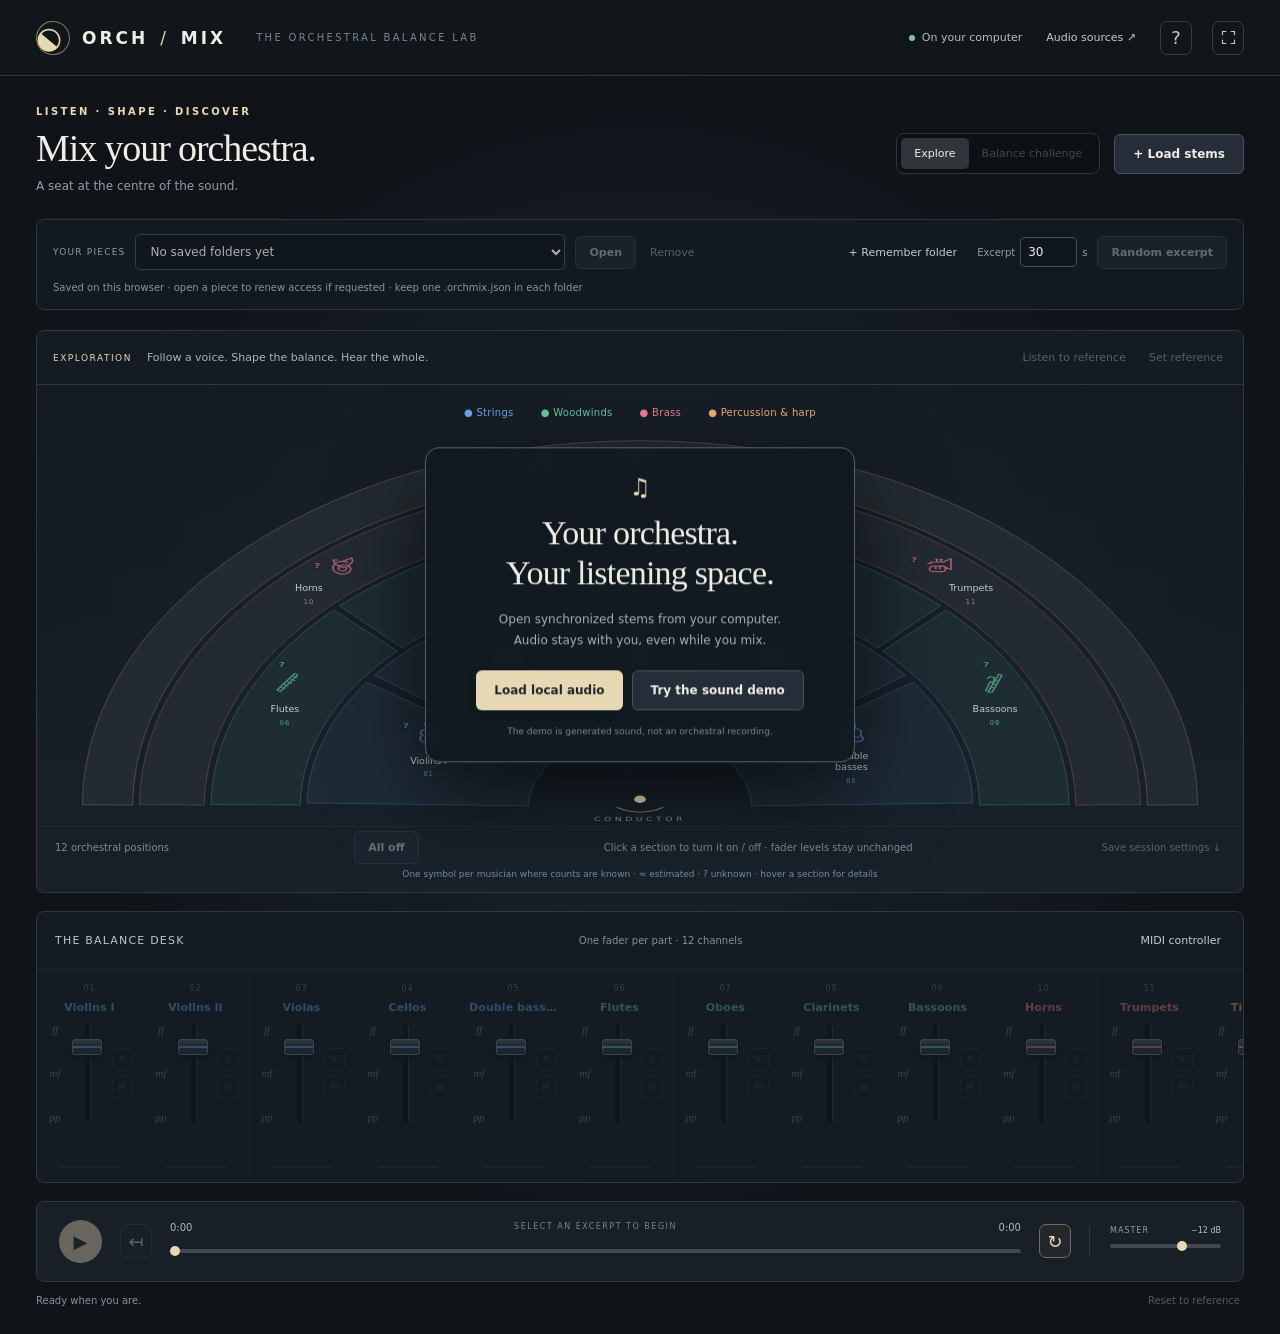
==== commit ae18aaaf: "Add remembered pieces, mystery excerpts, MIDI faders and musician symbols" ====
--- a/index.html
+++ b/index.html
@@ -8,6 +8,9 @@
   <link rel="stylesheet" href="app/style.css">
   <script defer src="app/model.js"></script>
   <script defer src="app/layout.js"></script>
+  <script defer src="app/instruments.js"></script>
+  <script defer src="app/library.js"></script>
+  <script defer src="app/midi.js"></script>
   <script defer src="app/audio-engine.js"></script>
   <script defer src="app/app.js"></script>
 </head>
@@ -22,19 +25,27 @@
       <div><p class="eyebrow">LISTEN · SHAPE · DISCOVER</p><h1 id="piece-title">Mix your orchestra.</h1><p id="piece-subtitle" class="subtle">A seat at the centre of the sound.</p></div>
       <div class="workspace-actions"><div class="mode-switch" role="group" aria-label="Listening mode"><button id="explore-mode" class="active" aria-pressed="true">Explore</button><button id="challenge-mode" aria-pressed="false" disabled>Balance challenge</button></div><button id="library-button" class="button secondary">+ Load stems</button></div>
     </section>
+    <section class="piece-library" aria-label="Saved local pieces">
+      <div id="saved-picker" class="saved-picker"><label for="saved-pieces">YOUR PIECES</label><select id="saved-pieces"><option value="">No saved folders yet</option></select><button id="open-saved" class="button secondary small" disabled>Open</button><button id="forget-folder" class="quiet" disabled title="Remove this folder from the list; its files stay on your computer">Remove</button></div>
+      <span id="hidden-library" class="subtle" hidden>Piece selection hidden until the reveal</span>
+      <button id="remember-folder" class="quiet">+ Remember folder</button>
+      <div class="random-controls"><label for="random-duration">Excerpt <input id="random-duration" type="number" min="1" max="120" step="1" value="30" aria-label="Random excerpt length in seconds"> s</label><button id="random-excerpt" class="button secondary small" disabled>Random excerpt</button></div>
+      <p id="library-note" class="library-note">Add each piece’s folder once. Audio stays in its original location.</p>
+    </section>
     <section class="exercise-bar" aria-label="Exercise controls">
       <div><span id="mode-label" class="mode-label">EXPLORATION</span><span id="exercise-instruction">Follow a voice. Shape the balance. Hear the whole.</span></div>
-      <div class="exercise-actions"><span id="score" class="score" hidden></span><button id="reference-button" class="quiet" disabled aria-pressed="false">Listen to reference</button><button id="set-reference" class="quiet" disabled>Set reference</button><button id="scramble-button" class="quiet" hidden>New challenge</button><button id="reveal-button" class="button small" hidden>Reveal balance</button></div>
+      <div class="exercise-actions"><span id="score" class="score" hidden></span><button id="reference-button" class="quiet" disabled aria-pressed="false">Listen to reference</button><button id="set-reference" class="quiet" disabled>Set reference</button><button id="scramble-button" class="quiet" hidden>New challenge</button><button id="reveal-button" class="button small" hidden>Reveal balance</button><button id="reveal-piece" class="button small" hidden>Reveal piece</button></div>
     </section>
     <section class="orchestra" aria-label="Orchestra seating map">
       <div class="family-legend" aria-label="Instrument families"><span class="strings">● Strings</span><span class="woodwinds">● Woodwinds</span><span class="brass">● Brass</span><span class="percussion">● Percussion & harp</span></div>
       <div class="stage" id="stage">
-        <svg id="orchestra-map" viewBox="0 0 1000 540" preserveAspectRatio="none" role="group" aria-label="Instrument areas, viewed from the conductor. Select an area to focus its fader."><g id="orchestra-regions"></g><g class="conductor" aria-hidden="true"><circle cx="500" cy="509" r="5"/><path d="M480 520 Q500 533 520 520"/><text x="500" y="539">CONDUCTOR</text></g></svg>
+        <svg id="orchestra-map" viewBox="0 0 1000 540" preserveAspectRatio="none" role="group" aria-label="Instrument areas, viewed from the conductor. Click an area to turn its sound on or off."><g id="orchestra-regions"></g><g class="conductor" aria-hidden="true"><circle cx="500" cy="509" r="5"/><path d="M480 520 Q500 533 520 520"/><text x="500" y="539">CONDUCTOR</text></g></svg>
         <div id="welcome" class="welcome"><span class="welcome-icon">♫</span><h2>Your orchestra.<br>Your listening space.</h2><p>Open synchronized stems from your computer.<br>Audio stays with you, even while you mix.</p><div><button id="welcome-load" class="button">Load local audio</button><button id="demo-button" class="button secondary">Try the sound demo</button></div><small>The demo is generated sound, not an orchestral recording.</small></div>
       </div>
-      <div class="stage-footer"><span id="track-count">12 orchestral positions</span><span id="stage-hint">Light follows each part’s audible energy · select an area to find its fader.</span><button id="save-button" class="quiet" disabled>Save session settings ↓</button></div>
+      <div class="stage-footer"><span id="track-count">12 orchestral positions</span><button id="all-off" class="button secondary small" disabled>All off</button><span id="stage-hint">Click a section to turn it on / off.</span><button id="save-button" class="quiet" disabled>Save session settings ↓</button></div>
+      <p class="musician-key">One symbol per musician where counts are known · ≈ estimated · ? unknown · hover a section for details</p>
     </section>
-    <section class="mixer" aria-labelledby="mixer-title"><div class="mixer-heading"><h2 id="mixer-title">The balance desk</h2><span>One fader per part <span aria-hidden="true">·</span> <span id="mixer-count">12 channels</span></span></div><div class="mixer-scroll" tabindex="0" role="region" aria-label="Instrument faders; scroll sideways for more parts"><div id="instrument-cards"></div></div></section>
+    <section class="mixer" aria-labelledby="mixer-title"><div class="mixer-heading"><h2 id="mixer-title">The balance desk</h2><span>One fader per part <span aria-hidden="true">·</span> <span id="mixer-count">12 channels</span></span><button id="midi-toggle" class="quiet" aria-expanded="false" aria-controls="midi-panel">MIDI controller</button></div><div id="midi-panel" class="midi-panel" hidden><button id="midi-connect" class="button secondary small">Connect MIDI</button><label for="midi-bank">Fader bank <select id="midi-bank"></select></label><button id="midi-cancel" class="quiet" hidden>Cancel learn</button><button id="midi-clear" class="quiet">Clear mappings</button><span id="midi-status" role="status">Connect your controller, then learn a fader below.</span><p>Eight hardware faders per bank. Click Learn, then move that hardware fader. Mappings stay on this computer.</p></div><div class="mixer-scroll" tabindex="0" role="region" aria-label="Instrument faders; scroll sideways for more parts"><div id="instrument-cards"></div></div></section>
     <section class="transport" aria-label="Playback controls">
       <button id="play-button" class="play-button" aria-label="Play" disabled>▶</button><button id="restart-button" class="icon" aria-label="Restart excerpt" disabled>↤</button>
       <div class="timeline"><div class="timeline-label"><span id="time-current">0:00</span><span id="excerpt-label">SELECT AN EXCERPT TO BEGIN</span><span id="time-total">0:00</span></div><input id="seek" type="range" min="0" max="1" value="0" step="0.01" aria-label="Playback position" disabled></div>
@@ -62,8 +73,8 @@
     <p class="tip">The full download guide is in <a href="docs/AUDIO-SOURCES.md" target="_blank">docs/AUDIO-SOURCES.md</a>. Local playback avoids publishing audio; source licences still govern use. Only import files you are entitled to use.</p>
   </dialog>
   <dialog id="help-dialog" aria-labelledby="help-title"><div class="dialog-heading"><h2 id="help-title">Listen your way into the orchestra.</h2><button class="close icon" data-close="help-dialog" aria-label="Close help">×</button></div>
-    <ol class="help-list"><li><strong>Load an excerpt.</strong> Choose synchronized local stems. The first 30 seconds are selected by default; change the start to reach another passage.</li><li><strong>Explore.</strong> Move the faders below the orchestra, scroll over them or use the arrow keys. Select a lit area to find its fader. Use S to solo a part and M to mute it. The coloured light follows that part’s audible energy.</li><li><strong>Choose a reference.</strong> The original stem levels are the default. Make your own mix and select “Set reference” to teach a different interpretation.</li><li><strong>Challenge your ears.</strong> The app offsets every part’s level. Adjust the faders to recover the reference. Their starting position gives no answer away.</li><li><strong>Reveal.</strong> See each part’s relative error in dB. The score ignores a common volume change across all parts; it judges balance. Silent parts are omitted.</li></ol>
-    <p class="tip">pp–ff is an intuitive playback scale. Turning down a recorded forte does not turn it into a performed piano: its timbre remains. The reference is a chosen interpretation, not a universal correct orchestration.</p><p class="subtle">Space: play / pause · Esc: close a panel · Settings JSON stores filenames, seating and reference levels. Re-select audio files when reopening.</p>
+    <ol class="help-list"><li><strong>Build your library.</strong> Remember each folder containing synchronized stems and one .orchmix.json. Choose it from Your pieces next time. Chrome or Edge may ask you to renew folder access.</li><li><strong>Explore.</strong> Click an orchestra area to turn its sound on or off. The fader level stays unchanged. All off silences the orchestra; S solos a part. Coloured light follows audible energy.</li><li><strong>Guess the piece.</strong> Random excerpt chooses an accessible saved folder and a passage, starts playing with every part muted, and hides the title. Turn on parts one at a time. Reveal piece shows the answer without changing your mix.</li><li><strong>Use your controller.</strong> Open MIDI controller, connect, click Learn below a fader and move its hardware counterpart. Switch banks for more than eight parts.</li><li><strong>Balance challenge.</strong> Set a reference mix, then recover its balance by ear from hidden offsets. Reveal balance shows relative errors; a common volume change is ignored.</li></ol>
+    <p class="tip">pp–ff is an intuitive playback scale. Turning down a recorded forte does not turn it into a performed piano: its timbre remains. The reference is a chosen interpretation, not a universal correct orchestration.</p><p class="subtle">Space: play / pause · Esc: close a panel · Settings JSON stores filenames, seating, musician counts and reference levels. For a consistent saved library and MIDI settings, use the same browser and local server address. <a href="docs/LOCAL-USE.md" target="_blank">Local setup ↗</a></p>
     <p class="credits">Concept: Adrián Artacho · Orch / Mix</p>
   </dialog>
   <noscript>This local audio application needs JavaScript enabled.</noscript>
--- a/app/style.css
+++ b/app/style.css
@@ -150,6 +150,108 @@
   display:flex;
   gap:14px;
   align-items:center}
+.piece-library{
+  display:flex;
+  flex-wrap:wrap;
+  align-items:center;
+  gap:10px 16px;
+  margin:-10px 0 20px;
+  padding:14px 16px;
+  border:1px solid var(--line);
+  border-radius:8px;
+  background:#121920}
+.saved-picker{
+  display:flex;
+  align-items:center;
+  gap:10px;
+  flex:1;
+  min-width:240px}
+.saved-picker>label{
+  color:#8d9da9;
+  font-size:9px;
+  letter-spacing:1.2px;
+  white-space:nowrap}
+.saved-picker select{
+  flex:1;
+  max-width:430px}
+.random-controls{
+  margin-left:auto;
+  display:flex;
+  align-items:center;
+  gap:10px}
+.random-controls label{
+  display:flex;
+  align-items:center;
+  gap:5px;
+  font-size:10px;
+  color:var(--muted)}
+#random-duration{
+  width:57px;
+  padding:7px}
+.library-note{
+  flex-basis:100%;
+  margin:0;
+  color:#8496a5;
+  font-size:10px;
+  line-height:1.5}
+.midi-panel{
+  display:flex;
+  align-items:center;
+  flex-wrap:wrap;
+  gap:10px 15px;
+  padding:12px 18px;
+  background:#10171e;
+  border-bottom:1px solid var(--line)}
+.midi-panel label{
+  display:flex;
+  align-items:center;
+  gap:8px;
+  font-size:10px;
+  color:var(--muted)}
+#midi-bank{
+  width:95px;
+  padding:6px}
+#midi-status,.midi-panel p{
+  color:#a4b3be;
+  font-size:10px;
+  line-height:1.5}
+.midi-panel p{
+  flex-basis:100%;
+  margin:0;
+  color:#748997}
+.midi-learn{
+  display:block;
+  margin:10px auto 0;
+  font-size:8px;
+  color:#9bacb8;
+  border:1px solid #3a4b58;
+  border-radius:4px;
+  padding:5px}
+.instrument.midi-active .channel-number{
+  color:var(--cream)}
+.instrument.midi-active .midi-learn{
+  border-color:#716a58;
+  color:var(--cream)}
+.region-musicians{
+  color:var(--family);
+  opacity:.62;
+  pointer-events:none}
+.player-count{
+  paint-order:stroke;
+  stroke:#17232d;
+  stroke-width:3px;
+  stroke-linejoin:round}
+.orchestra-region.muted .region-musicians{
+  opacity:.38}
+.orchestra-region.muted .region-base{
+  stroke-opacity:.12}
+.musician-key{
+  color:#778c9b;
+  font-size:9px;
+  line-height:1.5;
+  margin:0;
+  padding:0 18px 10px;
+  text-align:center}
 .mode-switch{
   display:flex;
   padding:4px;
@@ -278,7 +380,7 @@
 .orchestra-region:hover .region-label,.orchestra-region.selected .region-label{
   fill:#fff}
 .orchestra-region.muted .region-label{
-  opacity:.35}
+  opacity:.55}
 .conductor circle{
   fill:var(--cream)}
 .conductor path{
@@ -776,6 +878,36 @@
 }
 
 @media(max-width:650px){
+  .piece-library{
+  padding:11px;
+  gap:10px}
+.saved-picker{
+  flex-wrap:wrap;
+  min-width:0;
+  flex-basis:100%;
+  gap:8px}
+.saved-picker>label{
+  flex-basis:100%}
+.saved-picker select{
+  width:0}
+.random-controls{
+  gap:8px}
+.random-controls .button{
+  font-size:10px}
+.mixer-heading{
+  flex-wrap:wrap;
+  gap:8px}
+.mixer-heading>span{
+  margin-left:auto}
+#midi-toggle{
+  padding:3px 0}
+.stage-footer{
+  flex-wrap:wrap;
+  gap:8px}
+.stage-footer #save-button{
+  margin-left:auto}
+.musician-key{
+  font-size:8px}
   .topbar{
   height:61px;
   padding:0 15px}
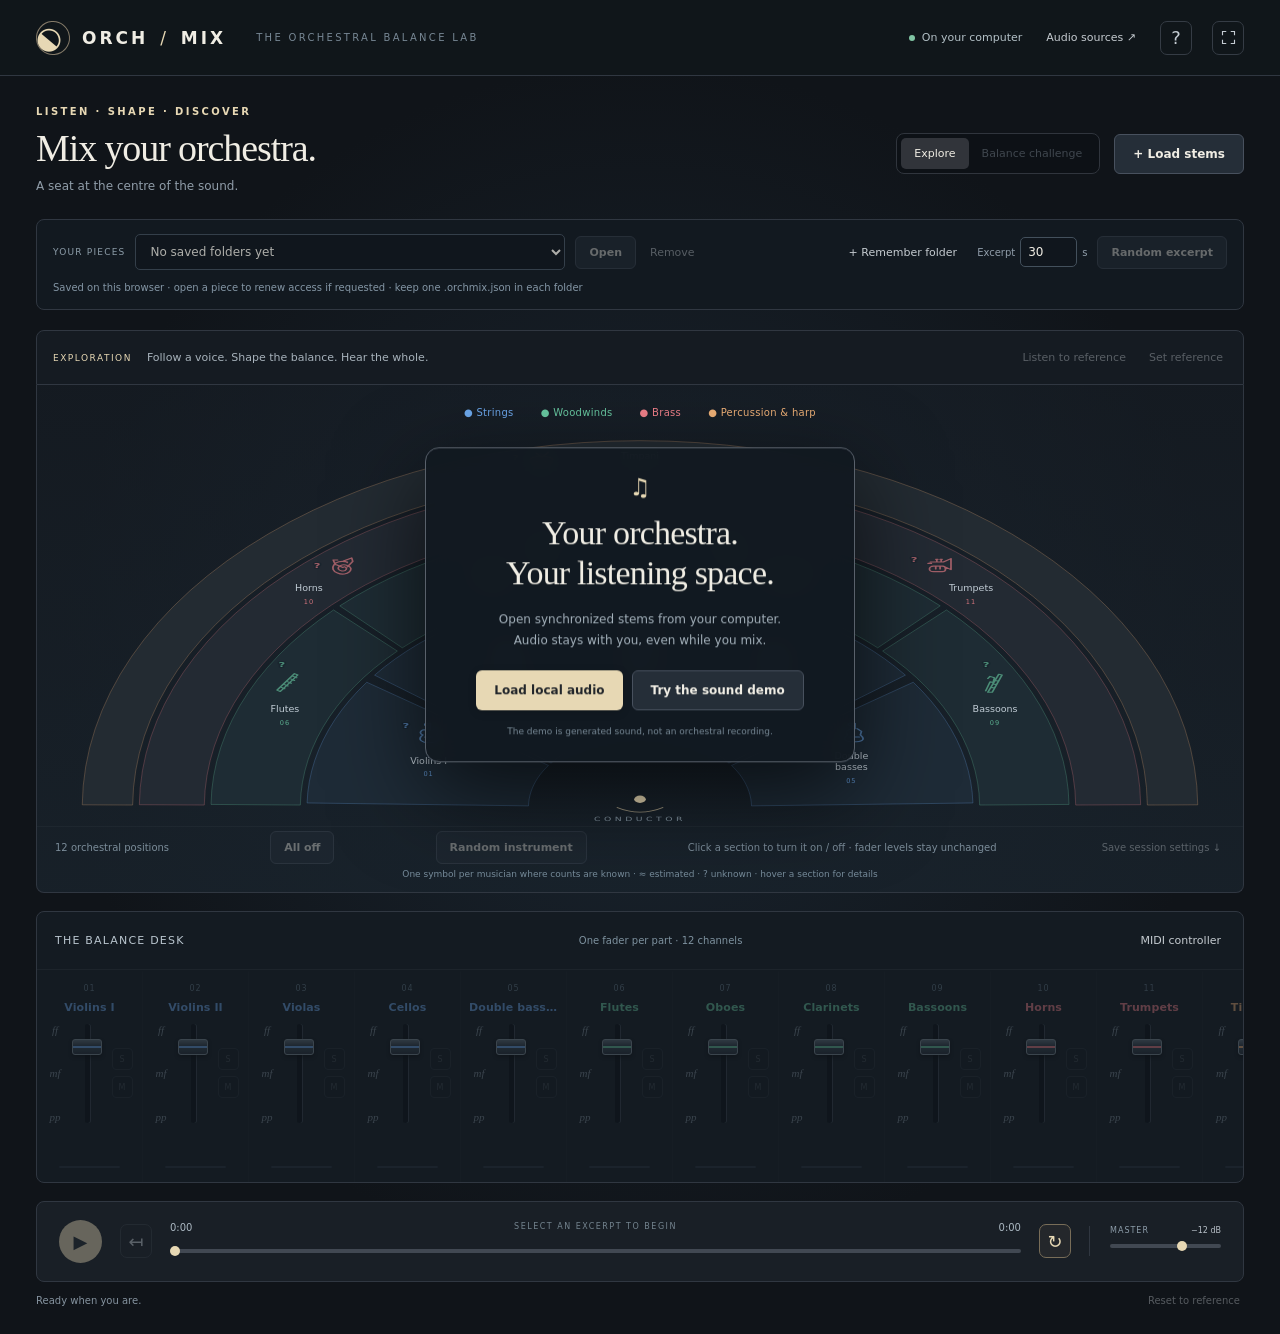
==== commit 1443a60c: "Add learned MIDI buttons for transport, mute restore and random instruments" ====
--- a/index.html
+++ b/index.html
@@ -42,10 +42,16 @@
         <svg id="orchestra-map" viewBox="0 0 1000 540" preserveAspectRatio="none" role="group" aria-label="Instrument areas, viewed from the conductor. Click an area to turn its sound on or off."><g id="orchestra-regions"></g><g class="conductor" aria-hidden="true"><circle cx="500" cy="509" r="5"/><path d="M480 520 Q500 533 520 520"/><text x="500" y="539">CONDUCTOR</text></g></svg>
         <div id="welcome" class="welcome"><span class="welcome-icon">♫</span><h2>Your orchestra.<br>Your listening space.</h2><p>Open synchronized stems from your computer.<br>Audio stays with you, even while you mix.</p><div><button id="welcome-load" class="button">Load local audio</button><button id="demo-button" class="button secondary">Try the sound demo</button></div><small>The demo is generated sound, not an orchestral recording.</small></div>
       </div>
-      <div class="stage-footer"><span id="track-count">12 orchestral positions</span><button id="all-off" class="button secondary small" disabled>All off</button><span id="stage-hint">Click a section to turn it on / off.</span><button id="save-button" class="quiet" disabled>Save session settings ↓</button></div>
+      <div class="stage-footer"><span id="track-count">12 orchestral positions</span><button id="all-off" class="button secondary small" disabled aria-pressed="false">All off</button><button id="random-instrument" class="button secondary small" disabled title="Turn on one randomly chosen muted instrument">Random instrument</button><span id="stage-hint">Click a section to turn it on / off.</span><button id="save-button" class="quiet" disabled>Save session settings ↓</button></div>
       <p class="musician-key">One symbol per musician where counts are known · ≈ estimated · ? unknown · hover a section for details</p>
     </section>
-    <section class="mixer" aria-labelledby="mixer-title"><div class="mixer-heading"><h2 id="mixer-title">The balance desk</h2><span>One fader per part <span aria-hidden="true">·</span> <span id="mixer-count">12 channels</span></span><button id="midi-toggle" class="quiet" aria-expanded="false" aria-controls="midi-panel">MIDI controller</button></div><div id="midi-panel" class="midi-panel" hidden><button id="midi-connect" class="button secondary small">Connect MIDI</button><label for="midi-bank">Fader bank <select id="midi-bank"></select></label><button id="midi-cancel" class="quiet" hidden>Cancel learn</button><button id="midi-clear" class="quiet">Clear mappings</button><span id="midi-status" role="status">Connect your controller, then learn a fader below.</span><p>Eight hardware faders per bank. Click Learn, then move that hardware fader. Mappings stay on this computer.</p></div><div class="mixer-scroll" tabindex="0" role="region" aria-label="Instrument faders; scroll sideways for more parts"><div id="instrument-cards"></div></div></section>
+    <section class="mixer" aria-labelledby="mixer-title"><div class="mixer-heading"><h2 id="mixer-title">The balance desk</h2><span>One fader per part <span aria-hidden="true">·</span> <span id="mixer-count">12 channels</span></span><button id="midi-toggle" class="quiet" aria-expanded="false" aria-controls="midi-panel">MIDI controller</button></div><div id="midi-panel" class="midi-panel" hidden><button id="midi-connect" class="button secondary small">Connect MIDI</button><label for="midi-bank">Control bank <select id="midi-bank"></select></label><button id="midi-cancel" class="quiet" hidden>Cancel learn</button><button id="midi-clear" class="quiet">Clear mappings</button><span id="midi-status" role="status">Connect your controller, then learn a fader or knob below.</span>
+      <div class="midi-actions" role="group" aria-label="MIDI action mappings">
+        <div class="midi-action"><span>Play / pause</span><button id="midi-learn-playPause" class="button secondary small" aria-label="MIDI learn Play / pause" disabled>Learn</button><button id="midi-clear-playPause" class="quiet" aria-label="Clear Play / pause MIDI mapping" disabled>Clear</button></div>
+        <div class="midi-action"><span>All off / restore</span><button id="midi-learn-allOff" class="button secondary small" aria-label="MIDI learn All off / restore" disabled>Learn</button><button id="midi-clear-allOff" class="quiet" aria-label="Clear All off / restore MIDI mapping" disabled>Clear</button></div>
+        <div class="midi-action"><span>Random instrument</span><button id="midi-learn-randomInstrument" class="button secondary small" aria-label="MIDI learn Random instrument" disabled>Learn</button><button id="midi-clear-randomInstrument" class="quiet" aria-label="Clear Random instrument MIDI mapping" disabled>Clear</button></div>
+      </div>
+      <p>16 volume controls per bank, plus three actions that work in every bank. Click Learn, then move a fader/knob or press a button. Action buttons: nonzero CC triggers; zero release is ignored. Mappings stay in this browser.</p></div><div class="mixer-scroll" tabindex="0" role="region" aria-label="Instrument faders; scroll sideways for more parts"><div id="instrument-cards"></div></div></section>
     <section class="transport" aria-label="Playback controls">
       <button id="play-button" class="play-button" aria-label="Play" disabled>▶</button><button id="restart-button" class="icon" aria-label="Restart excerpt" disabled>↤</button>
       <div class="timeline"><div class="timeline-label"><span id="time-current">0:00</span><span id="excerpt-label">SELECT AN EXCERPT TO BEGIN</span><span id="time-total">0:00</span></div><input id="seek" type="range" min="0" max="1" value="0" step="0.01" aria-label="Playback position" disabled></div>
@@ -73,7 +79,7 @@
     <p class="tip">The full download guide is in <a href="docs/AUDIO-SOURCES.md" target="_blank">docs/AUDIO-SOURCES.md</a>. Local playback avoids publishing audio; source licences still govern use. Only import files you are entitled to use.</p>
   </dialog>
   <dialog id="help-dialog" aria-labelledby="help-title"><div class="dialog-heading"><h2 id="help-title">Listen your way into the orchestra.</h2><button class="close icon" data-close="help-dialog" aria-label="Close help">×</button></div>
-    <ol class="help-list"><li><strong>Build your library.</strong> Remember each folder containing synchronized stems and one .orchmix.json. Choose it from Your pieces next time. Chrome or Edge may ask you to renew folder access.</li><li><strong>Explore.</strong> Click an orchestra area to turn its sound on or off. The fader level stays unchanged. All off silences the orchestra; S solos a part. Coloured light follows audible energy.</li><li><strong>Guess the piece.</strong> Random excerpt chooses an accessible saved folder and a passage, starts playing with every part muted, and hides the title. Turn on parts one at a time. Reveal piece shows the answer without changing your mix.</li><li><strong>Use your controller.</strong> Open MIDI controller, connect, click Learn below a fader and move its hardware counterpart. Switch banks for more than eight parts.</li><li><strong>Balance challenge.</strong> Set a reference mix, then recover its balance by ear from hidden offsets. Reveal balance shows relative errors; a common volume change is ignored.</li></ol>
+    <ol class="help-list"><li><strong>Build your library.</strong> Remember each folder containing synchronized stems and one .orchmix.json. Choose it from Your pieces next time. Chrome or Edge may ask you to renew folder access.</li><li><strong>Explore.</strong> Click an orchestra area to turn its sound on or off. The fader level stays unchanged. All off silences the orchestra; press again to restore the selection. Random instrument adds one muted part. S solos a part. Coloured light follows audible energy.</li><li><strong>Guess the piece.</strong> Random excerpt chooses an accessible saved folder and a passage, starts playing with every part muted, and hides the title. Turn on parts one at a time. Reveal piece shows the answer without changing your mix.</li><li><strong>Use your controller.</strong> Open MIDI controller, connect, click Learn below a mixer channel and move a hardware fader or knob. Use up to 16 volume controls at once; switch banks for more parts. Learn separate CC buttons for Play / pause, All off / restore and Random instrument in the MIDI panel.</li><li><strong>Balance challenge.</strong> Set a reference mix, then recover its balance by ear from hidden offsets. Reveal balance shows relative errors; a common volume change is ignored.</li></ol>
     <p class="tip">pp–ff is an intuitive playback scale. Turning down a recorded forte does not turn it into a performed piano: its timbre remains. The reference is a chosen interpretation, not a universal correct orchestration.</p><p class="subtle">Space: play / pause · Esc: close a panel · Settings JSON stores filenames, seating, musician counts and reference levels. For a consistent saved library and MIDI settings, use the same browser and local server address. <a href="docs/LOCAL-USE.md" target="_blank">Local setup ↗</a></p>
     <p class="credits">Concept: Adrián Artacho · Orch / Mix</p>
   </dialog>
--- a/app/style.css
+++ b/app/style.css
@@ -219,6 +219,23 @@
   flex-basis:100%;
   margin:0;
   color:#748997}
+.midi-actions{
+  display:flex;
+  flex-wrap:wrap;
+  flex-basis:100%;
+  gap:8px 12px}
+.midi-action{
+  display:flex;
+  align-items:center;
+  flex-wrap:wrap;
+  gap:8px;
+  border:1px solid var(--line);
+  border-radius:6px;
+  padding:8px 10px;
+  font-size:11px;
+  color:var(--cream)}
+.midi-action .quiet{
+  font-size:10px}
 .midi-learn{
   display:block;
   margin:10px auto 0;
@@ -564,6 +581,7 @@
   color:#84d2ad}
 .stage-footer{
   display:flex;
+  flex-wrap:wrap;
   align-items:center;
   justify-content:space-between;
   border-top:1px solid #ffffff08;
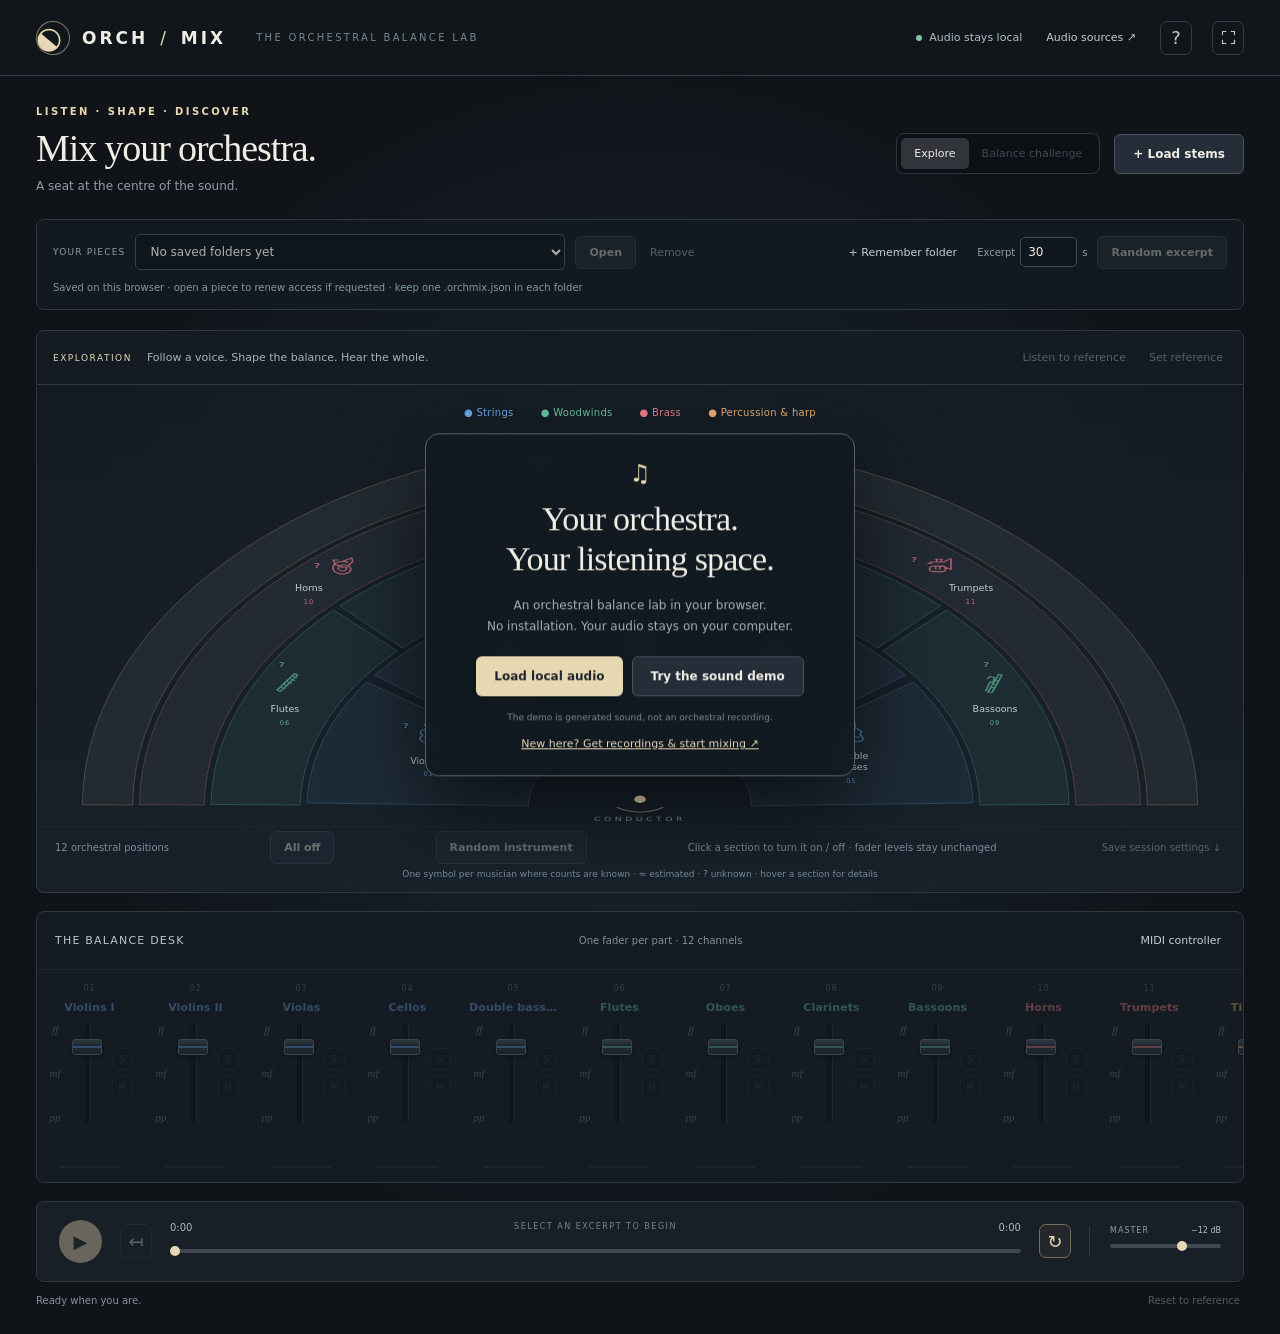
==== commit e6075ffd: "Prepare Orch Mix for public browser use on GitHub Pages Add an installation-free getting-started gui" ====
--- a/index.html
+++ b/index.html
@@ -4,7 +4,9 @@
   <meta charset="utf-8">
   <meta name="viewport" content="width=device-width, initial-scale=1">
   <meta http-equiv="Content-Security-Policy" content="default-src 'none'; script-src 'self'; style-src 'self' 'unsafe-inline'; media-src blob:; img-src 'self' data:; connect-src 'none'; base-uri 'none'; form-action 'none'; object-src 'none'">
-  <title>Orch / Mix — local orchestral balance lab</title>
+  <meta name="description" content="Explore orchestral balance in your browser. Mix synchronized stems, practise listening and use a MIDI controller. No installation; your audio stays on your computer.">
+  <meta name="referrer" content="no-referrer">
+  <title>Orch / Mix — orchestral balance in your browser</title>
   <link rel="stylesheet" href="app/style.css">
   <script defer src="app/model.js"></script>
   <script defer src="app/layout.js"></script>
@@ -18,7 +20,7 @@
   <header class="topbar">
     <a class="brand" href="index.html" aria-label="Orch Mix home"><span class="brand-mark" aria-hidden="true">◒</span><span>ORCH <i>/</i> MIX</span></a>
     <span class="header-caption">THE ORCHESTRAL BALANCE LAB</span>
-    <div class="header-actions"><span class="local-badge"><b></b> On your computer</span><button id="sources-button" class="quiet">Audio sources ↗</button><button id="help-button" class="icon" aria-label="How to use Orch Mix">?</button><button id="fullscreen-button" class="icon" aria-label="Toggle fullscreen"><svg width="15" height="15" viewBox="0 0 20 20" fill="none" stroke="currentColor" stroke-width="1.5" aria-hidden="true"><path d="M2 7V2h5m6 0h5v5m0 6v5h-5m-6 0H2v-5"/></svg></button></div>
+    <div class="header-actions"><span class="local-badge"><b></b> Audio stays local</span><button id="sources-button" class="quiet">Audio sources ↗</button><button id="help-button" class="icon" aria-label="How to use Orch Mix">?</button><button id="fullscreen-button" class="icon" aria-label="Toggle fullscreen"><svg width="15" height="15" viewBox="0 0 20 20" fill="none" stroke="currentColor" stroke-width="1.5" aria-hidden="true"><path d="M2 7V2h5m6 0h5v5m0 6v5h-5m-6 0H2v-5"/></svg></button></div>
   </header>
   <main>
     <section class="workspace-heading">
@@ -40,7 +42,7 @@
       <div class="family-legend" aria-label="Instrument families"><span class="strings">● Strings</span><span class="woodwinds">● Woodwinds</span><span class="brass">● Brass</span><span class="percussion">● Percussion & harp</span></div>
       <div class="stage" id="stage">
         <svg id="orchestra-map" viewBox="0 0 1000 540" preserveAspectRatio="none" role="group" aria-label="Instrument areas, viewed from the conductor. Click an area to turn its sound on or off."><g id="orchestra-regions"></g><g class="conductor" aria-hidden="true"><circle cx="500" cy="509" r="5"/><path d="M480 520 Q500 533 520 520"/><text x="500" y="539">CONDUCTOR</text></g></svg>
-        <div id="welcome" class="welcome"><span class="welcome-icon">♫</span><h2>Your orchestra.<br>Your listening space.</h2><p>Open synchronized stems from your computer.<br>Audio stays with you, even while you mix.</p><div><button id="welcome-load" class="button">Load local audio</button><button id="demo-button" class="button secondary">Try the sound demo</button></div><small>The demo is generated sound, not an orchestral recording.</small></div>
+        <div id="welcome" class="welcome"><span class="welcome-icon">♫</span><h2>Your orchestra.<br>Your listening space.</h2><p>An orchestral balance lab in your browser.<br>No installation. Your audio stays on your computer.</p><div><button id="welcome-load" class="button">Load local audio</button><button id="demo-button" class="button secondary">Try the sound demo</button></div><small>The demo is generated sound, not an orchestral recording.</small><a class="welcome-guide" href="start.html" target="_blank" rel="noopener">New here? Get recordings &amp; start mixing ↗</a></div>
       </div>
       <div class="stage-footer"><span id="track-count">12 orchestral positions</span><button id="all-off" class="button secondary small" disabled aria-pressed="false">All off</button><button id="random-instrument" class="button secondary small" disabled title="Turn on one randomly chosen muted instrument">Random instrument</button><span id="stage-hint">Click a section to turn it on / off.</span><button id="save-button" class="quiet" disabled>Save session settings ↓</button></div>
       <p class="musician-key">One symbol per musician where counts are known · ≈ estimated · ? unknown · hover a section for details</p>
@@ -72,7 +74,7 @@
     <div class="dialog-footer"><span>Audio files are never included in saved settings.</span><button id="load-button" class="button" disabled>Open excerpt</button></div>
   </dialog>
   <dialog id="sources-dialog" aria-labelledby="sources-title"><div class="dialog-heading"><div><p class="eyebrow">START WITH A RECORDING</p><h2 id="sources-title">An orchestra, in parts.</h2></div><button class="close icon" data-close="sources-dialog" aria-label="Close audio sources">×</button></div>
-    <p class="subtle">Download from the original publisher, extract the files on your computer, then load one matching set of stems.</p>
+    <p class="subtle">Download from the original publisher, extract the files on your computer, then load one matching set of stems. No audio is uploaded.</p><p><a class="button secondary" href="start.html#recordings" target="_blank" rel="noopener">Download guide &amp; session templates ↗</a></p>
     <a class="source-card" href="https://openmusic.academy/docs/4HAB9wcKyiXNGNsmkEFRXD" target="_blank" rel="noreferrer"><span class="source-number">01</span><div><strong>Operation Beethoven ↗</strong><p>Symphony No. 4, first movement · 12 section tracks</p><small>Real orchestra · WAV / MP3 · CC BY 4.0</small></div><span class="tag">START HERE</span></a>
     <a class="source-card" href="https://zenodo.org/records/17347681" target="_blank" rel="noreferrer"><span class="source-number">02</span><div><strong>The Spheres ↗</strong><p>Mozart No. 40 & Tchaikovsky’s Romeo and Juliet</p><small>Choose StereoMix.zip · real orchestra · CC BY-SA 4.0</small></div></a>
     <a class="source-card" href="https://zenodo.org/records/13759492" target="_blank" rel="noreferrer"><span class="source-number">03</span><div><strong>SynthSOD ↗</strong><p>Rendered orchestral repertoire, with separate instruments</p><small>Choose one piece and one microphone folder · CC BY-SA 4.0 dataset</small></div></a>
@@ -80,9 +82,9 @@
   </dialog>
   <dialog id="help-dialog" aria-labelledby="help-title"><div class="dialog-heading"><h2 id="help-title">Listen your way into the orchestra.</h2><button class="close icon" data-close="help-dialog" aria-label="Close help">×</button></div>
     <ol class="help-list"><li><strong>Build your library.</strong> Remember each folder containing synchronized stems and one .orchmix.json. Choose it from Your pieces next time. Chrome or Edge may ask you to renew folder access.</li><li><strong>Explore.</strong> Click an orchestra area to turn its sound on or off. The fader level stays unchanged. All off silences the orchestra; press again to restore the selection. Random instrument adds one muted part. S solos a part. Coloured light follows audible energy.</li><li><strong>Guess the piece.</strong> Random excerpt chooses an accessible saved folder and a passage, starts playing with every part muted, and hides the title. Turn on parts one at a time. Reveal piece shows the answer without changing your mix.</li><li><strong>Use your controller.</strong> Open MIDI controller, connect, click Learn below a mixer channel and move a hardware fader or knob. Use up to 16 volume controls at once; switch banks for more parts. Learn separate CC buttons for Play / pause, All off / restore and Random instrument in the MIDI panel.</li><li><strong>Balance challenge.</strong> Set a reference mix, then recover its balance by ear from hidden offsets. Reveal balance shows relative errors; a common volume change is ignored.</li></ol>
-    <p class="tip">pp–ff is an intuitive playback scale. Turning down a recorded forte does not turn it into a performed piano: its timbre remains. The reference is a chosen interpretation, not a universal correct orchestration.</p><p class="subtle">Space: play / pause · Esc: close a panel · Settings JSON stores filenames, seating, musician counts and reference levels. For a consistent saved library and MIDI settings, use the same browser and local server address. <a href="docs/LOCAL-USE.md" target="_blank">Local setup ↗</a></p>
+    <p class="tip">pp–ff is an intuitive playback scale. Turning down a recorded forte does not turn it into a performed piano: its timbre remains. The reference is a chosen interpretation, not a universal correct orchestration.</p><p class="subtle">Space: play / pause · Esc: close a panel · Settings JSON stores filenames, seating, musician counts and reference levels. For a consistent saved library and MIDI settings, use the same browser and site address. The online and localhost versions keep separate settings. <a href="start.html" target="_blank">Getting started ↗</a></p>
     <p class="credits">Concept: Adrián Artacho · Orch / Mix</p>
   </dialog>
-  <noscript>This local audio application needs JavaScript enabled.</noscript>
+  <noscript>Orch Mix needs JavaScript enabled. Your audio is processed on your computer.</noscript>
 </body>
 </html>
--- a/app/style.css
+++ b/app/style.css
@@ -1078,3 +1078,5 @@
 .region-light{
   transition:none}
 }
+
+.welcome-guide{display:inline-block;margin-top:15px;font-size:11px;color:var(--cream)}
